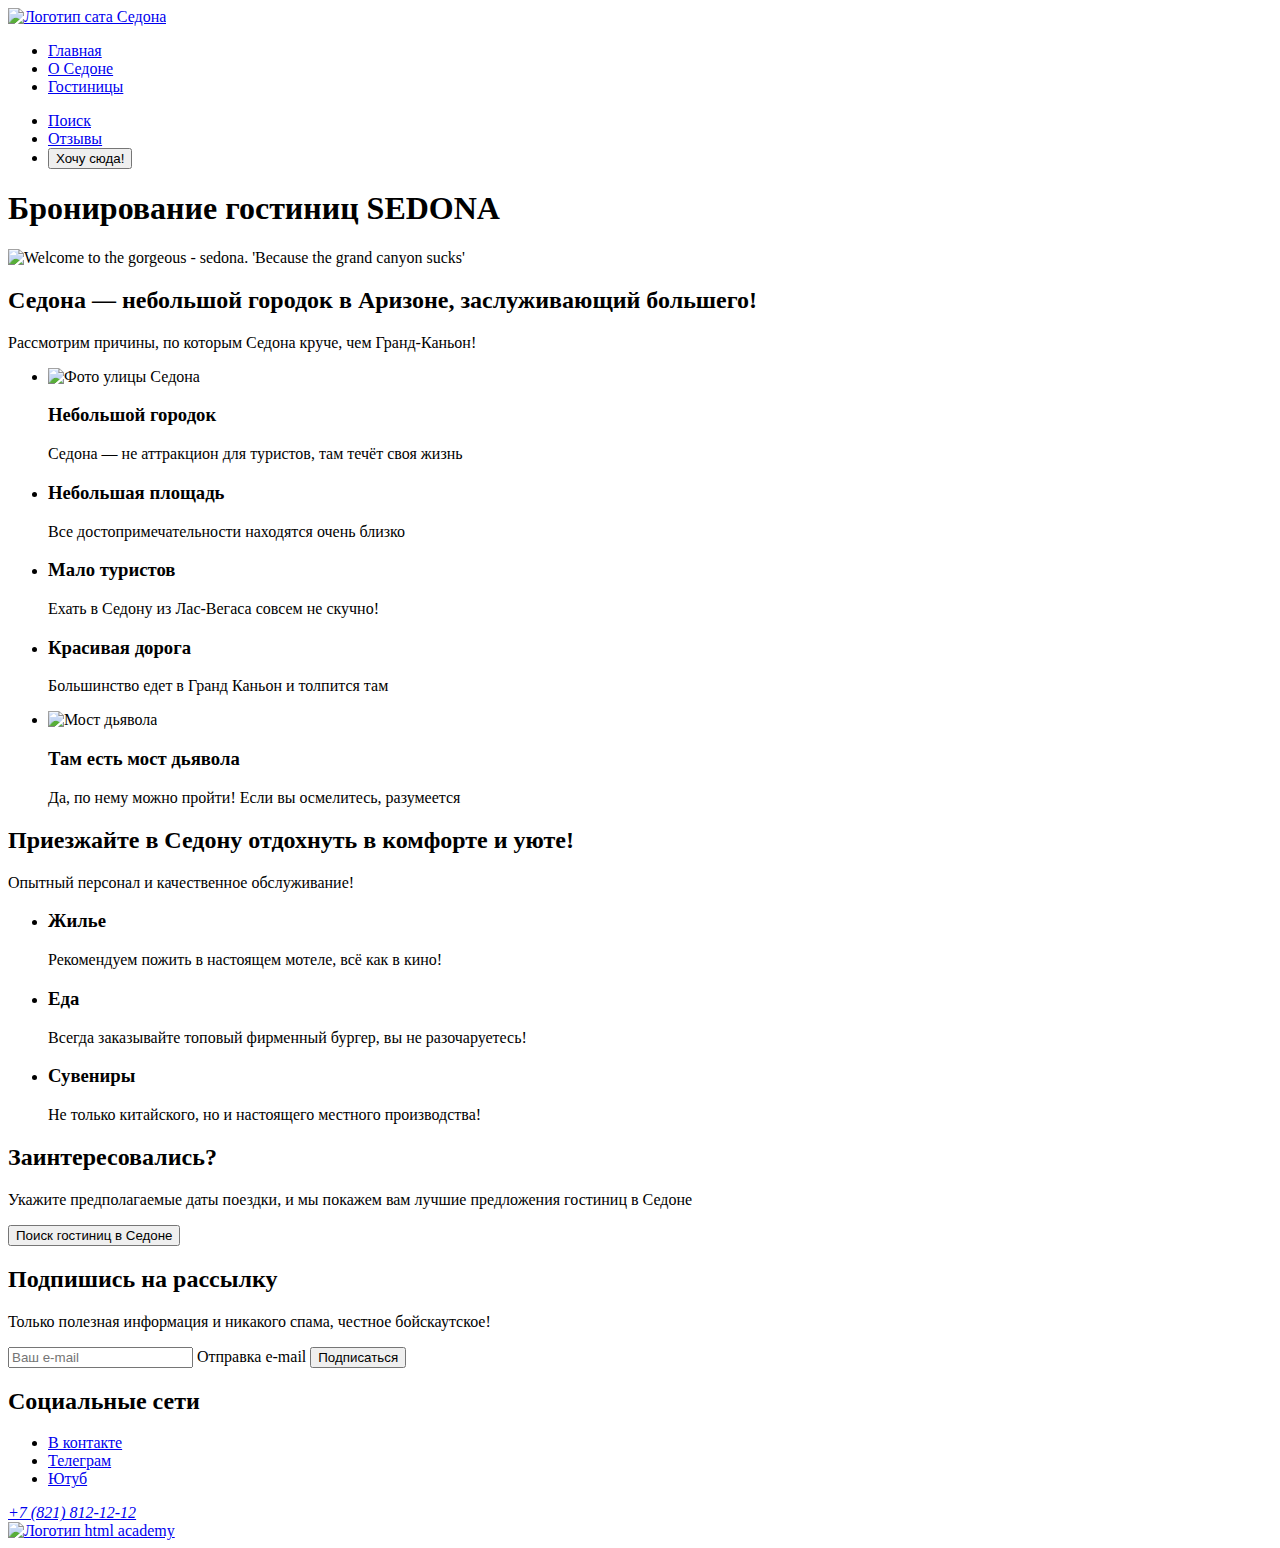
==== index.html @ 038bcd02 "Сделал разметку для основной страницы и каталога" ====
<!DOCTYPE html>
<html lang="ru">

  <head>
    <meta charset="utf-8">
    <title>Бронирование гостиниц SEDONA</title>
  </head>

  <body>
    <header class="page-header">
      <nav class="navigation">
        <a class="navigation-link" href="index.html">
          <img class="logo" src="#" alt="Логотип сата Седона">
        </a>
        <ul class="navigation-list">
          <li class="navigation-item">
            <a class="navigation-link" href="index.html">Главная</a>
          </li>
          <li class="navigationt-item">
            <a class="navigation-link" href="#">О Седоне</a>
          </li>
          <li class="navigation-item">
            <a class="navigation-link" href="catalog.html">Гостиницы</a>
          </li>
        </ul>
        <ul class="navigation-list navigation-user">
          <li class="navigation-item">
            <a class="navigation-link" href="#">
              <span class="visually-hidden">
                Поиск
              </span>
            </a>
          </li>
          <li class="navigation-item">
            <a class="navigation-link" href="#">
              <span class="visually-hidden">
                Отзывы
              </span>
            </a>
          </li>
          <li class="navigation-item">
            <button class="navigation-link" type="button">
              Хочу сюда!
            </button>
          </li>
        </ul>
      </nav>
    </header>
    <main class="main-index">
      <h1 class="visually-hidden">Бронирование гостиниц SEDONA</h1>
      <img class="main-picture" src="#" alt="Welcome to the gorgeous - sedona. 'Because the grand canyon sucks'">
      <section class="advantages">
        <h2>Седона — небольшой городок в Аризоне, заслуживающий большего!</h2>
        <p>Рассмотрим причины, по которым Седона круче, чем Гранд-Каньон!</p>
        <ul class="advantages-list">
          <li class="advantages-item">
            <img src="#" alt="Фото улицы Седона">
            <h3>Небольшой городок</h3>
            <p>Седона — не аттракцион для туристов, там течёт своя жизнь</p>
          </li>
          <li class="advantages-item">
            <h3>Небольшая площадь</h3>
            <p>Все достопримечательности находятся очень близко</p>
          </li>
          <li class="advantages-item">
            <h3>Мало туристов</h3>
            <p>Ехать в Седону из Лас-Вегаса совсем не скучно!</p>
          </li>
          <li class="advantages-item">
            <h3>Красивая дорога</h3>
            <p>Большинство едет в Гранд Каньон и толпится там</p>
          </li>
          <li class="advantages-item">
            <img src="#" alt="Мост дьявола">
            <h3>Там есть мост дьявола</h3>
            <p>Да, по нему можно пройти! Если вы осмелитесь, разумеется</p>
          </li>
        </ul>
      </section>
      <section class="services">
        <h2>Приезжайте в Седону отдохнуть в комфорте и уюте!</h2>
        <p>Опытный персонал и качественное обслуживание!</p>
        <ul class="services-list">
          <li class="services-item">
            <h3>Жилье</h3>
            <p>Рекомендуем пожить в настоящем мотеле, всё как в кино!</p>
          </li>
          <li class="services-item">
            <h3>Еда</h3>
            <p>Всегда заказывайте топовый фирменный бургер, вы не разочаруетесь!</p>
          </li>
          <li class="services-item">
            <h3>Сувениры</h3>
            <p>Не только китайского, но и настоящего местного производства!</p>
          </li>
        </ul>
      </section>
      <section class="reservation">
        <h2>Заинтересовались?</h2>
        <p>Укажите предполагаемые даты поездки, и мы покажем вам лучшие предложения гостиниц в Седоне</p>
        <button type="button">Поиск гостиниц в Седоне</button>
      </section>
      <section class="newsletter">
        <h2>Подпишись на рассылку</h2>
        <p>Только полезная информация и никакого спама, честное бойскаутское!</p>
        <form class="subscribe-form" action="https://echo.htmlacademy.ru/" method="post">
          <label>
            <input type="email" name="subscribe-email" placeholder="Ваш e-mail" required>
            <span class="visually-hidden">Отправка e-mail</span>
          </label>
          <button class="button-subscribe" type="submit">Подписаться</button>
        </form>
      </section>
    </main>
    <footer class="page-footer">
      <section class="footer-social">
        <h2 class="visually-hidden">Социальные сети</h2>
        <ul class="social-list">
          <li class="social-item">
            <a class="social-link" href="https://vk.com/htmlacademy">
              <span class="visually-hidden">В контакте</span>
            </a>
          </li>
          <li class="social-item">
            <a class="social-link" href="https://t.me/htmlacademy">
              <span class="visually-hidden">Телеграм</span>
            </a>
          </li>
          <li class="social-item">
            <a class="social-link" href="https://www.youtube.com/user/htmlacademyru">
              <span class="visually-hidden">Ютуб</span>
            </a>
          </li>
        </ul>
      </section>
      <address class="footer-contacts">
        <a class="footer-contacts-phone" href="tel:+78128121212">+7 (821) 812-12-12</a>
      </address>
      <a href="https://htmlacademy.ru/">
        <img src="#" alt="Логотип html academy">
      </a>
    </footer>
  </body>

</html>
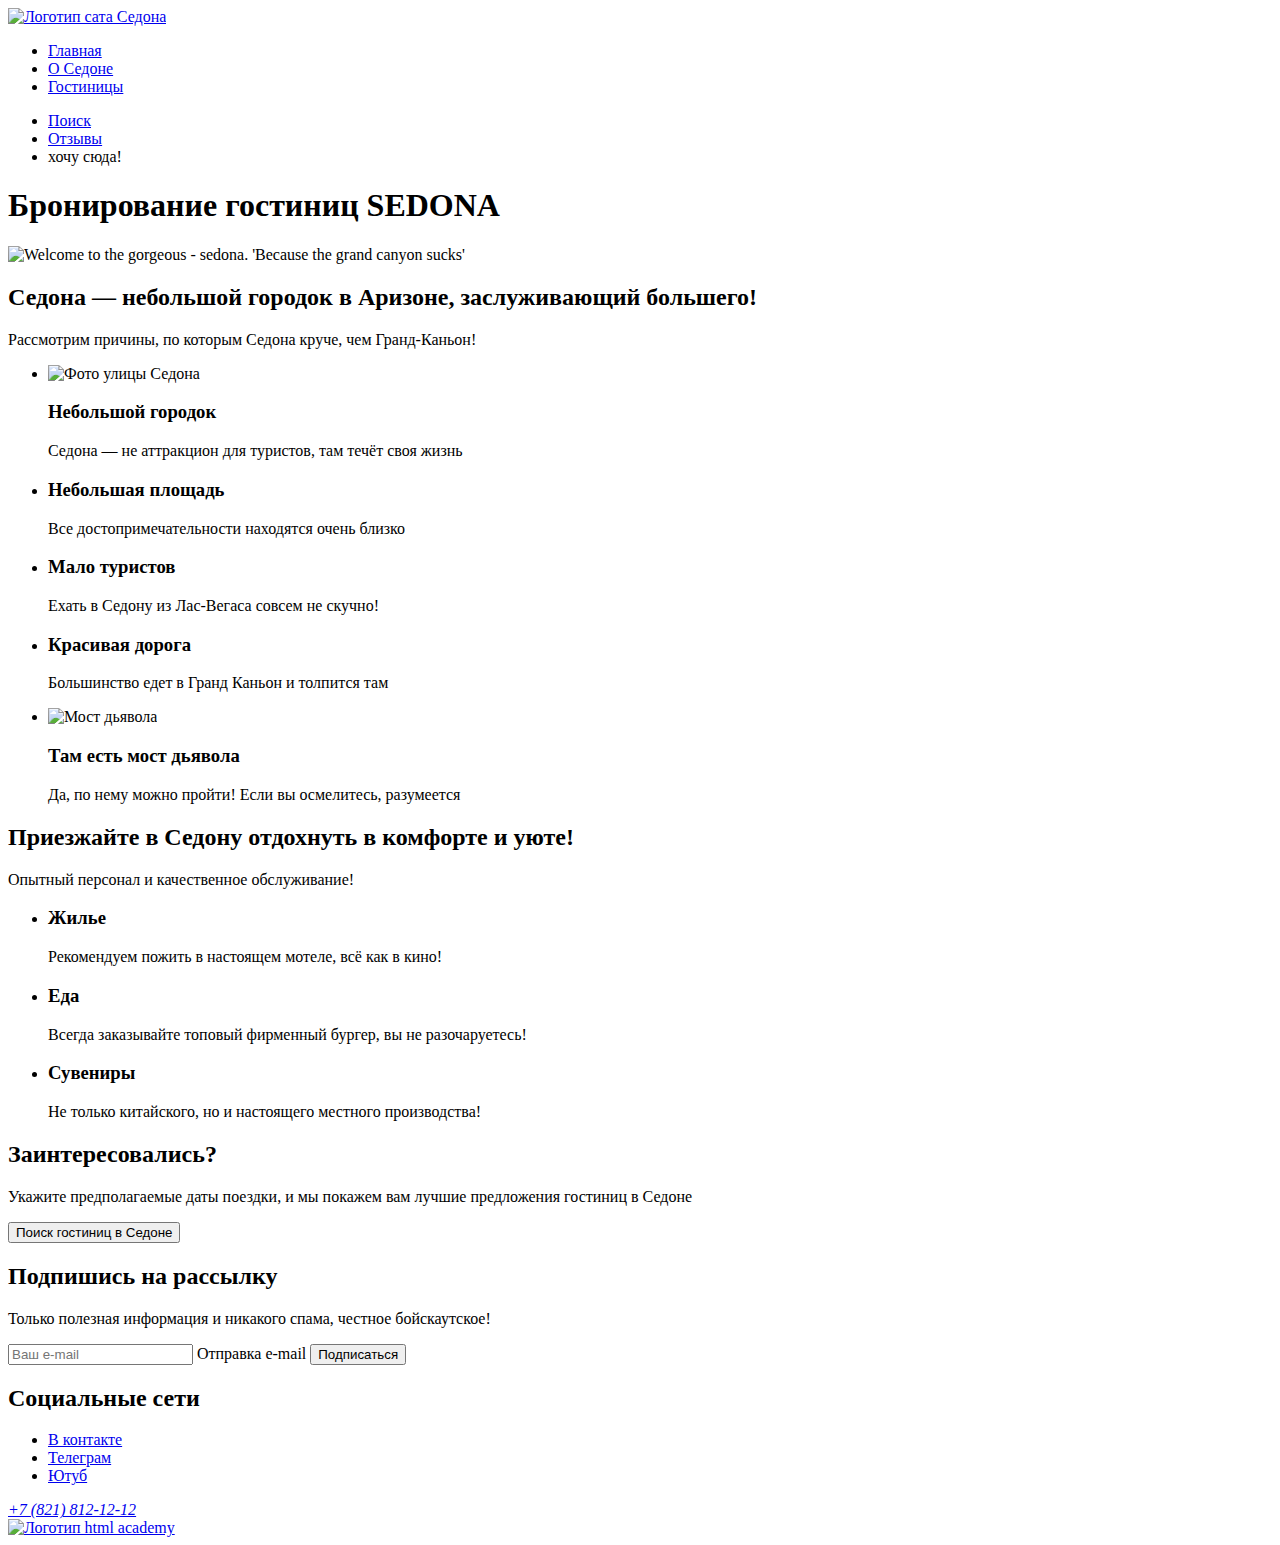
==== commit 35b4ceef: "сделал кнопку "хочу сюда"  ссылкой" ====
--- a/index.html
+++ b/index.html
@@ -39,9 +39,9 @@
             </a>
           </li>
           <li class="navigation-item">
-            <button class="navigation-link" type="button">
-              Хочу сюда!
-            </button>
+            <a class="navigation-link">
+              хочу сюда!
+            </a>
           </li>
         </ul>
       </nav>
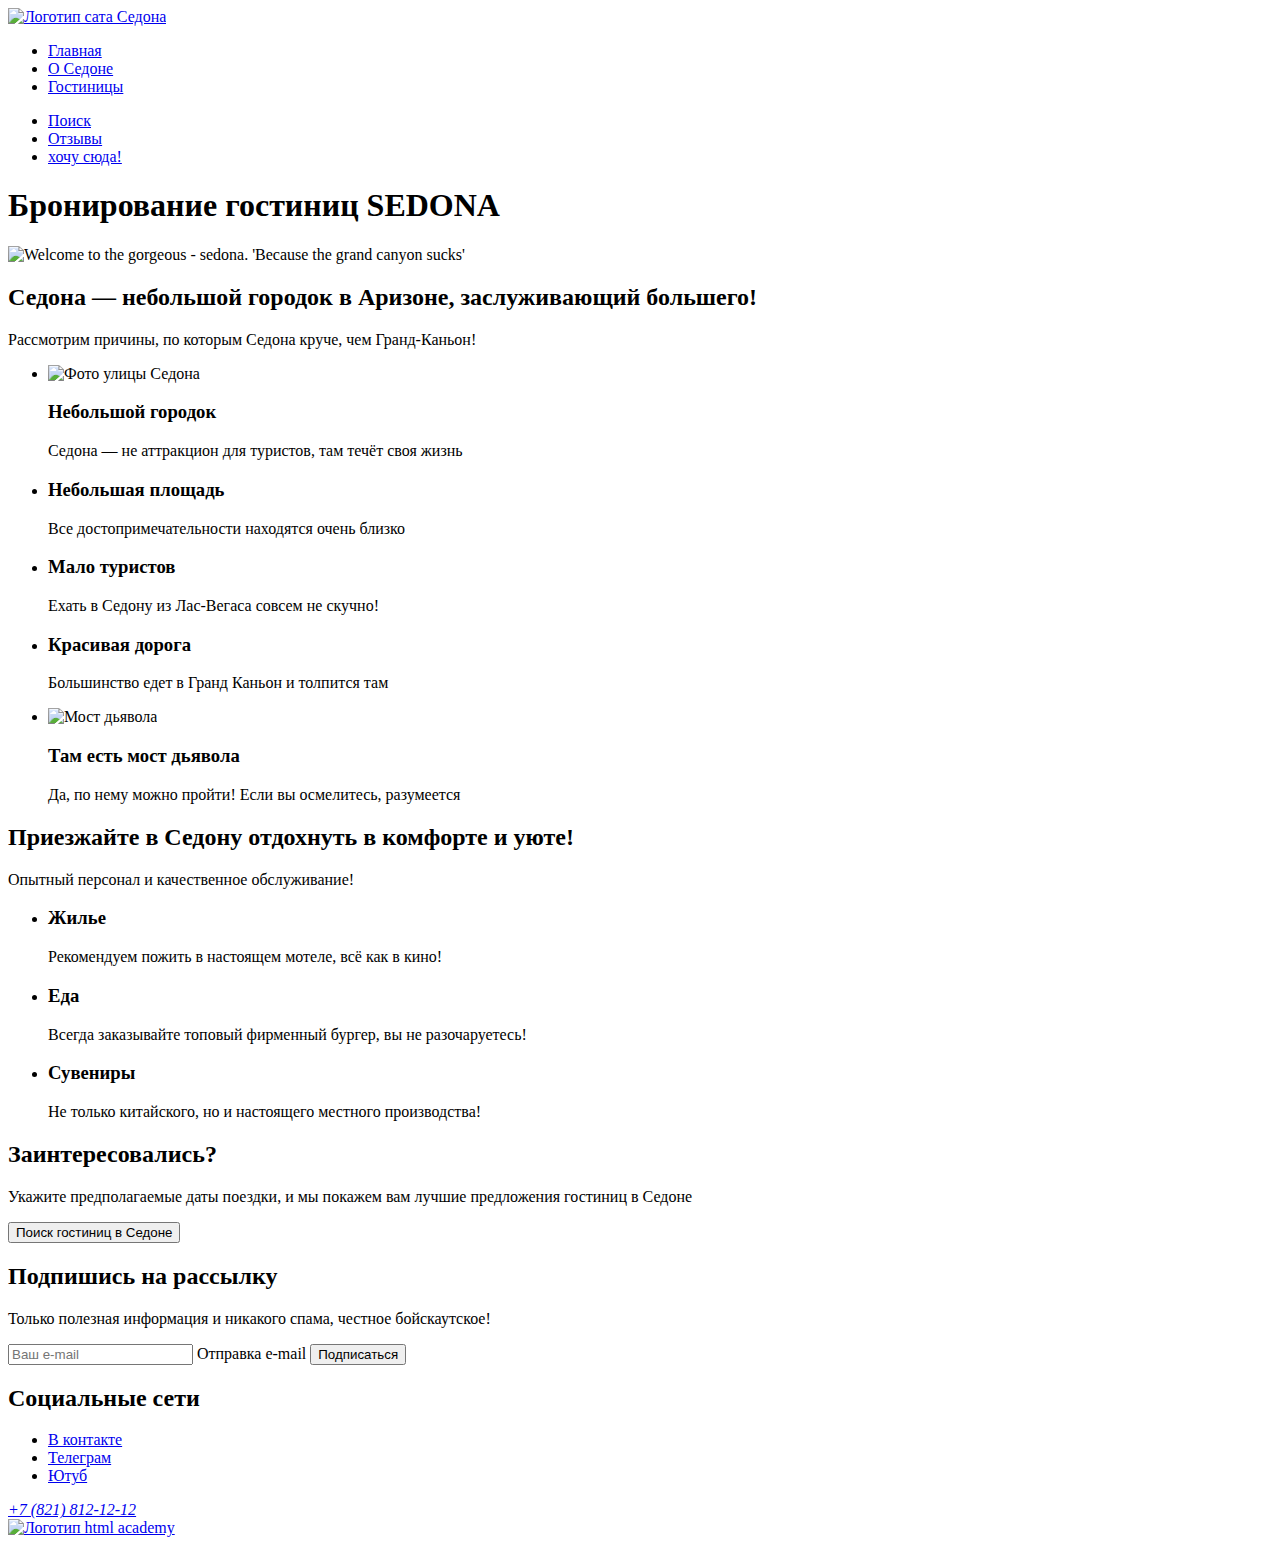
==== commit e73f0cf3: "Update index.html" ====
--- a/index.html
+++ b/index.html
@@ -39,7 +39,7 @@
             </a>
           </li>
           <li class="navigation-item">
-            <a class="navigation-link">
+            <a class="navigation-link" href="#">
               хочу сюда!
             </a>
           </li>
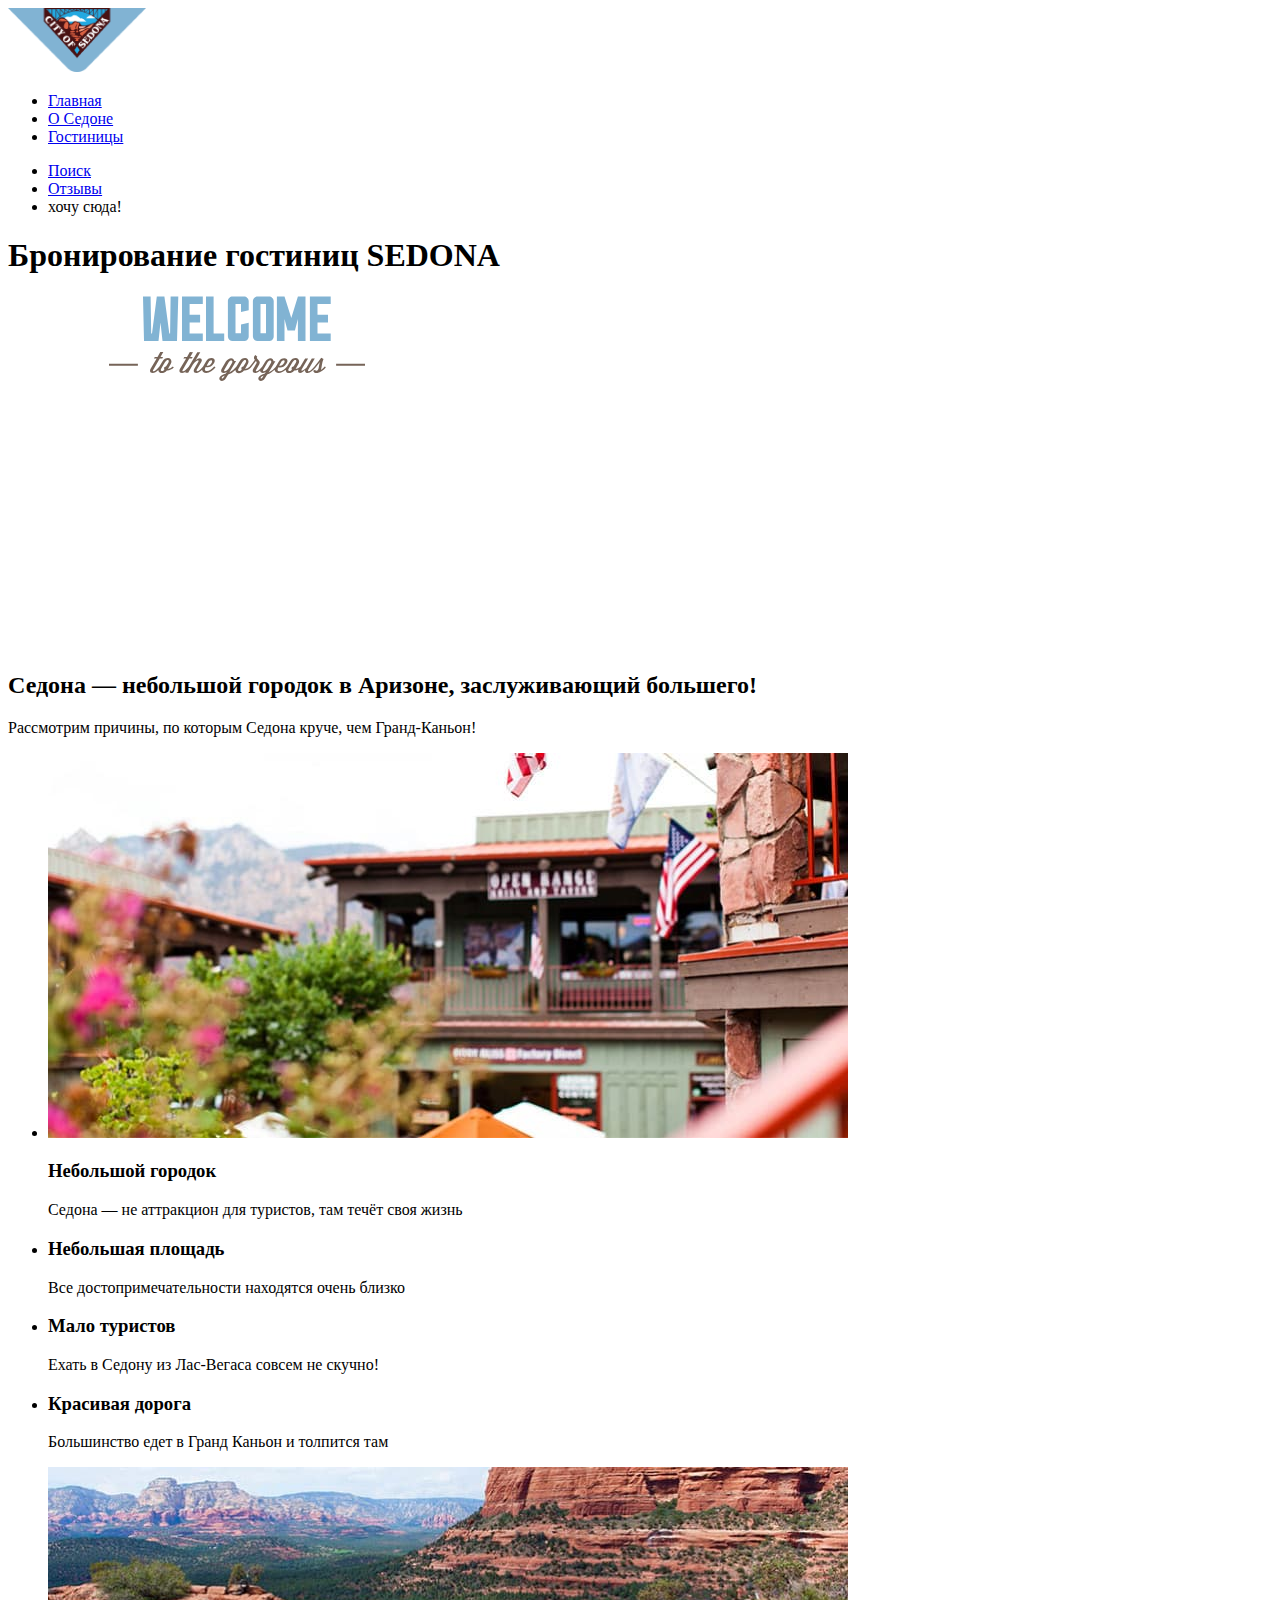
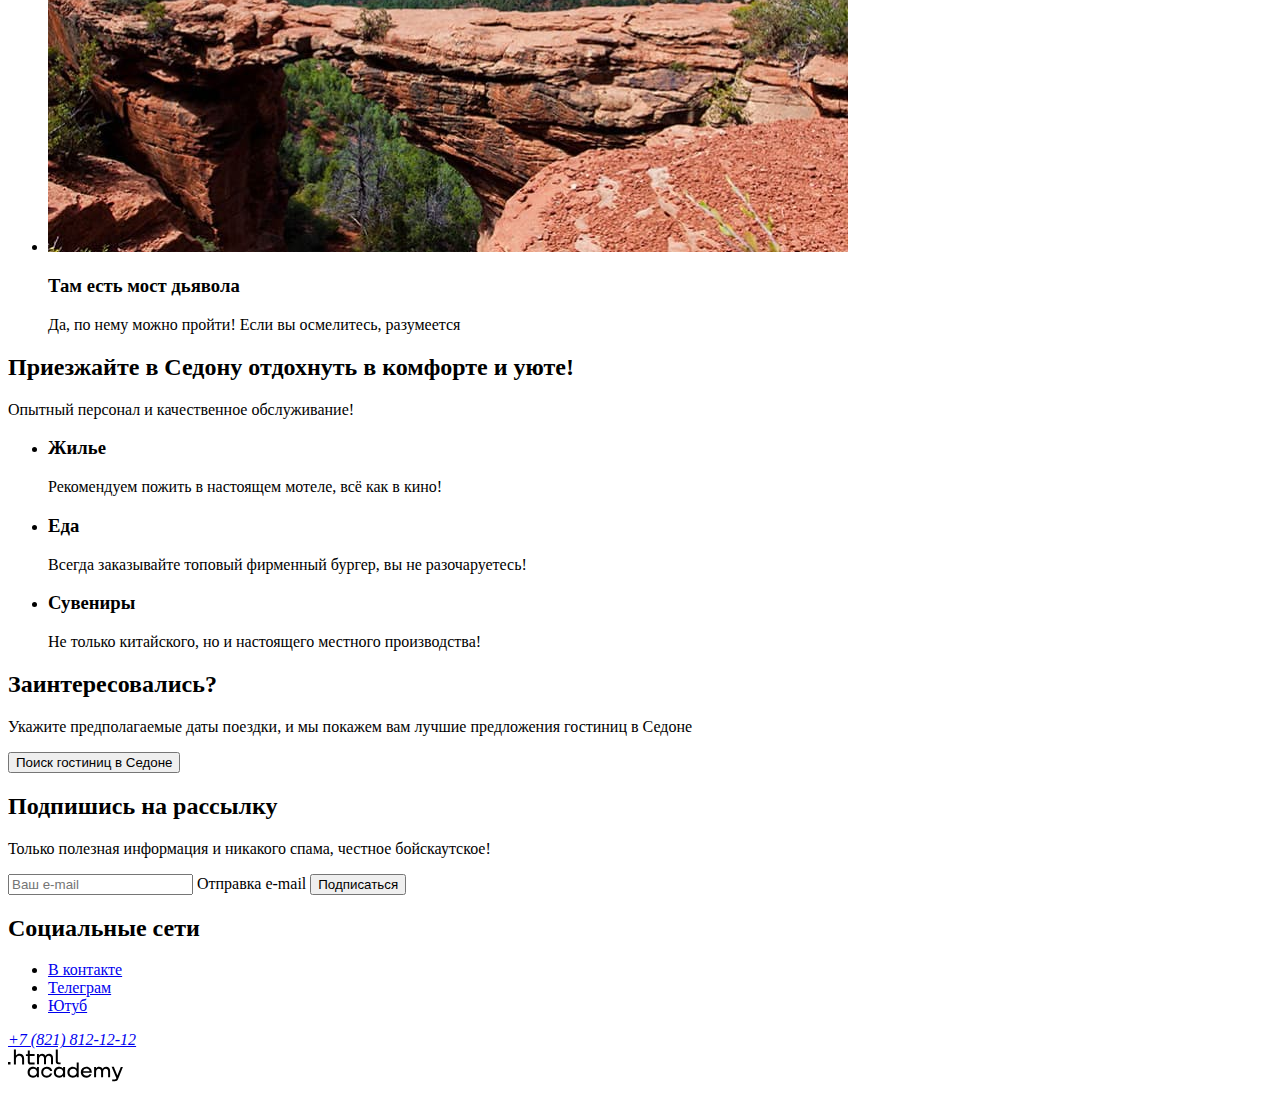
==== commit 23908247: "Добавил графику" ====
--- a/index.html
+++ b/index.html
@@ -10,7 +10,7 @@
     <header class="page-header">
       <nav class="navigation">
         <a class="navigation-link" href="index.html">
-          <img class="logo" src="#" alt="Логотип сата Седона">
+          <img class="logo" src="images/logotype.png" width="138" height="64" alt="Логотип сата Седона">
         </a>
         <ul class="navigation-list">
           <li class="navigation-item">
@@ -39,7 +39,7 @@
             </a>
           </li>
           <li class="navigation-item">
-            <a class="navigation-link" href="#">
+            <a class="navigation-link">
               хочу сюда!
             </a>
           </li>
@@ -48,13 +48,13 @@
     </header>
     <main class="main-index">
       <h1 class="visually-hidden">Бронирование гостиниц SEDONA</h1>
-      <img class="main-picture" src="#" alt="Welcome to the gorgeous - sedona. 'Because the grand canyon sucks'">
+      <img class="main-picture" src="images/svg/welcome.svg" width="458" height="352" alt="Welcome to the gorgeous - sedona. 'Because the grand canyon sucks'">
       <section class="advantages">
         <h2>Седона — небольшой городок в Аризоне, заслуживающий большего!</h2>
         <p>Рассмотрим причины, по которым Седона круче, чем Гранд-Каньон!</p>
         <ul class="advantages-list">
           <li class="advantages-item">
-            <img src="#" alt="Фото улицы Седона">
+            <img src="images/street-sedona.jpg" width="800" height="385" alt="Фото улицы Седона">
             <h3>Небольшой городок</h3>
             <p>Седона — не аттракцион для туристов, там течёт своя жизнь</p>
           </li>
@@ -71,7 +71,7 @@
             <p>Большинство едет в Гранд Каньон и толпится там</p>
           </li>
           <li class="advantages-item">
-            <img src="#" alt="Мост дьявола">
+            <img src="images/devil-bridge.jpg" width="800" height="385" alt="Мост дьявола">
             <h3>Там есть мост дьявола</h3>
             <p>Да, по нему можно пройти! Если вы осмелитесь, разумеется</p>
           </li>
@@ -137,7 +137,7 @@
         <a class="footer-contacts-phone" href="tel:+78128121212">+7 (821) 812-12-12</a>
       </address>
       <a href="https://htmlacademy.ru/">
-        <img src="#" alt="Логотип html academy">
+        <img src="images/svg/html-academy.svg" width="115" height="33" alt="Логотип html academy">
       </a>
     </footer>
   </body>
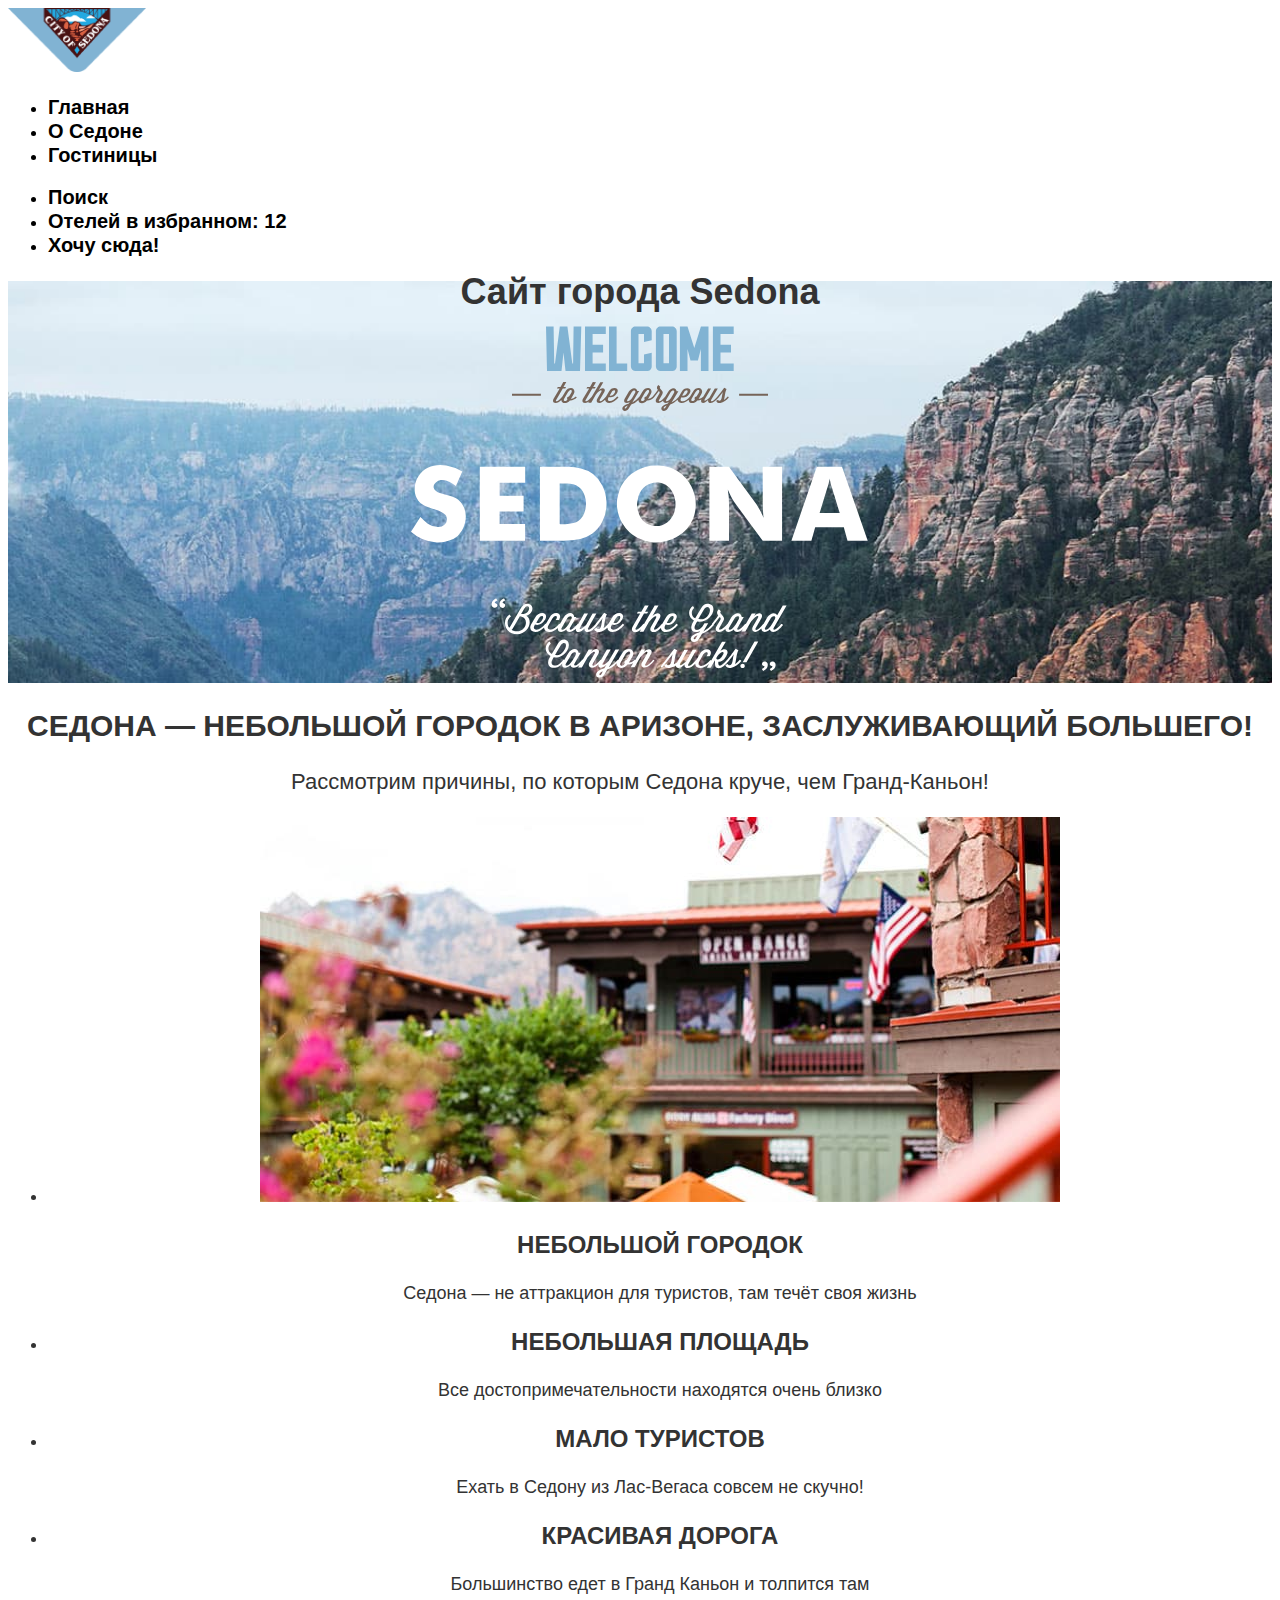
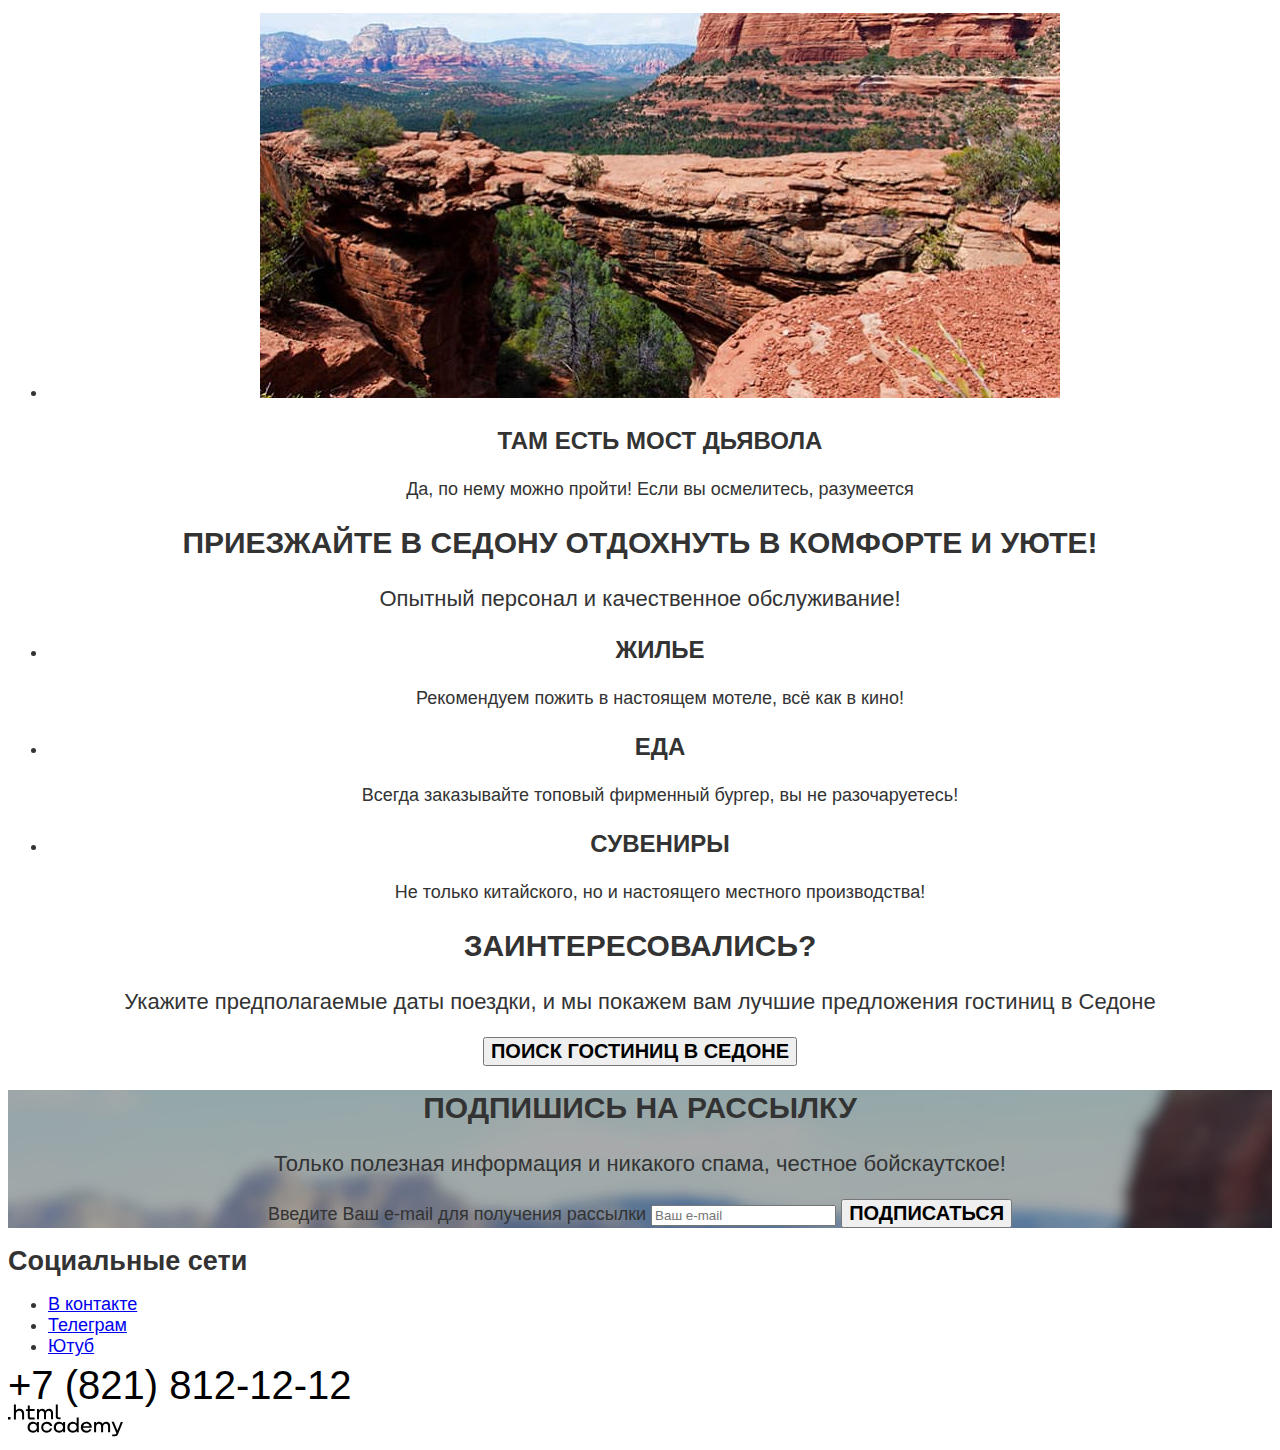
==== commit 126c9f30: "удаляю лишние файлы" ====
--- a/index.html
+++ b/index.html
@@ -4,17 +4,18 @@
   <head>
     <meta charset="utf-8">
     <title>Бронирование гостиниц SEDONA</title>
+    <link rel="stylesheet" href="styles/styles.css">
   </head>
 
   <body>
     <header class="page-header">
       <nav class="navigation">
         <a class="navigation-link" href="index.html">
-          <img class="logo" src="images/logotype.png" width="138" height="64" alt="Логотип сата Седона">
+          <img class="logo" src="images/logotype.png" width="138" height="64" alt="Логотип сайта Седона">
         </a>
         <ul class="navigation-list">
           <li class="navigation-item">
-            <a class="navigation-link" href="index.html">Главная</a>
+            <a class="navigation-link activ-navigation" href="index.html">Главная</a>
           </li>
           <li class="navigationt-item">
             <a class="navigation-link" href="#">О Седоне</a>
@@ -34,24 +35,29 @@
           <li class="navigation-item">
             <a class="navigation-link" href="#">
               <span class="visually-hidden">
-                Отзывы
+                Отелей в избранном:<span> 12</span>
               </span>
             </a>
           </li>
           <li class="navigation-item">
-            <a class="navigation-link">
-              хочу сюда!
+            <a href="#" class="navigation-link">
+              Хочу сюда!
             </a>
           </li>
         </ul>
       </nav>
     </header>
-    <main class="main-index">
-      <h1 class="visually-hidden">Бронирование гостиниц SEDONA</h1>
-      <img class="main-picture" src="images/svg/welcome.svg" width="458" height="352" alt="Welcome to the gorgeous - sedona. 'Because the grand canyon sucks'">
+    <main class="page-main">
+      <section class="hero">
+        <h1 class="visually-hidden">Сайт города Sedona</h1>
+        <img class="main-picture" src="images/svg/welcome.svg" width="458" height="352"
+          alt="Welcome to the gorgeous - sedona. 'Because the grand canyon sucks'">
+      </section>
       <section class="advantages">
-        <h2>Седона — небольшой городок в Аризоне, заслуживающий большего!</h2>
-        <p>Рассмотрим причины, по которым Седона круче, чем Гранд-Каньон!</p>
+        <div class="advantages-description">
+          <h2>Седона — небольшой городок в Аризоне, заслуживающий большего!</h2>
+          <p>Рассмотрим причины, по которым Седона круче, чем Гранд-Каньон!</p>
+        </div>
         <ul class="advantages-list">
           <li class="advantages-item">
             <img src="images/street-sedona.jpg" width="800" height="385" alt="Фото улицы Седона">
@@ -78,8 +84,10 @@
         </ul>
       </section>
       <section class="services">
-        <h2>Приезжайте в Седону отдохнуть в комфорте и уюте!</h2>
-        <p>Опытный персонал и качественное обслуживание!</p>
+        <div class="services-description">
+          <h2>Приезжайте в Седону отдохнуть в комфорте и уюте!</h2>
+          <p>Опытный персонал и качественное обслуживание!</p>
+        </div>
         <ul class="services-list">
           <li class="services-item">
             <h3>Жилье</h3>
@@ -98,36 +106,36 @@
       <section class="reservation">
         <h2>Заинтересовались?</h2>
         <p>Укажите предполагаемые даты поездки, и мы покажем вам лучшие предложения гостиниц в Седоне</p>
-        <button type="button">Поиск гостиниц в Седоне</button>
+        <button class="button-reservation" type="button">Поиск гостиниц в Седоне</button>
       </section>
       <section class="newsletter">
         <h2>Подпишись на рассылку</h2>
         <p>Только полезная информация и никакого спама, честное бойскаутское!</p>
         <form class="subscribe-form" action="https://echo.htmlacademy.ru/" method="post">
           <label>
+            <span class="visually-hidden">Введите Ваш e-mail для получения рассылки</span>
             <input type="email" name="subscribe-email" placeholder="Ваш e-mail" required>
-            <span class="visually-hidden">Отправка e-mail</span>
           </label>
-          <button class="button-subscribe" type="submit">Подписаться</button>
+          <button class="button-newsletter" type="submit">Подписаться</button>
         </form>
       </section>
     </main>
     <footer class="page-footer">
-      <section class="footer-social">
+      <section class="social-list-container">
         <h2 class="visually-hidden">Социальные сети</h2>
         <ul class="social-list">
           <li class="social-item">
-            <a class="social-link" href="https://vk.com/htmlacademy">
+            <a class="social-link social-link-vk" href="https://vk.com/htmlacademy">
               <span class="visually-hidden">В контакте</span>
             </a>
           </li>
           <li class="social-item">
-            <a class="social-link" href="https://t.me/htmlacademy">
+            <a class="social-link social-link-telegram" href="https://t.me/htmlacademy">
               <span class="visually-hidden">Телеграм</span>
             </a>
           </li>
           <li class="social-item">
-            <a class="social-link" href="https://www.youtube.com/user/htmlacademyru">
+            <a class="social-link social-link-youtube" href="https://www.youtube.com/user/htmlacademyru">
               <span class="visually-hidden">Ютуб</span>
             </a>
           </li>
--- a/styles/styles.css
+++ b/styles/styles.css
@@ -0,0 +1,205 @@
+@font-face {
+  font-family: "PT Sans";
+  font-style: normal;
+  font-weight: 400;
+  src: url("../fonts/ptsans-400.woff2") format("woff2");
+  font-display: swap;
+}
+
+@font-face {
+  font-family: "PT Sans";
+  font-style: normal;
+  font-weight: 700;
+  src: url("../fonts/ptsans-700.woff2") format("woff2");
+  font-display: swap;
+}
+
+body{
+  font-family: "PT Sans", sans-serif;
+  font-size: 18px;
+  line-height: 21px;
+  color: rgba(51, 51, 51, 1);
+  background-color: rgba(255, 255, 255, 1);
+}
+
+/*
+.visually-hidden {
+  position: absolute;
+  width: 1px;
+  height: 1px;
+  margin: -1px;
+  border: 0;
+  padding: 0;
+  white-space: nowrap;
+  clip-path: inset(100%);
+  clip: rect(0 0 0 0);
+  overflow: hidden;
+}
+*/
+
+/*Шапка*/
+.page-header{
+  color: rgba(0, 0, 0, 1);
+}
+
+.navigation-link{
+  font-size: 20px;
+  line-height: 24px;
+  font-weight: 700;
+  color: inherit;
+  text-decoration: none;
+  text-align: center;
+}
+
+/*Блок hero*/
+.hero{
+  background-image: url("../images/background/hero-background.jpg");
+  background-size: 100% auto;
+  background-repeat: no-repeat;
+}
+
+/*main для всего тела документа*/
+.page-main{
+  text-align: center; /*весь текст в этом блоке равняется по центру*/
+}
+
+.page-main h2{
+  font-size: 30px;
+  line-height: 36px;
+  text-transform: uppercase;
+}
+
+.page-main h3{
+  font-size: 24px;
+  line-height: 28px;
+  text-transform: uppercase;
+}
+
+/*Блок advantages*/
+
+.advantages-description p{
+  font-size: 22px;
+  line-height: 26px;
+}
+
+/*Блок services*/
+.services-description p{
+  font-size: 22px;
+  line-height: 26px;
+}
+
+/*Блок reservation*/
+.reservation p{
+  font-size: 22px;
+  line-height: 26px;
+}
+
+.button-reservation{
+  font-size: 20px;
+  font-weight: 700;
+  text-transform: uppercase;
+  font-family: "PT Sans", sans-serif;
+}
+
+/*Блок newsletter*/
+.newsletter{
+  background-image: url("../images/background/subscribe-background.jpg");
+  background-repeat: no-repeat;
+  background-size: 100% auto;
+}
+
+.newsletter p{
+  font-size: 22px;
+  line-height: 26px;
+}
+
+.button-newsletter{
+  font-size: 20px;
+  text-transform: uppercase;
+  font-weight: 700;
+  font-family: "PT Sans", sans-serif;
+}
+
+/*Подвал сайта*/
+.footer-contacts-phone{
+  text-decoration: none;
+  color: rgba(0, 0, 0, 1);
+  font-family: "PT Sans", sans-serif;
+  font-size: 40px;
+  font-style: normal;
+}
+
+
+/*Каталог*/
+.filter-container{
+  background-image: url("../images/background/filter-background.jpg");
+  background-repeat: no-repeat;
+  background-size: 100% auto;
+  color: rgba(255, 255, 255, 1);
+}
+
+.header-inner h1{
+  font-size: 60px;
+}
+
+.breadcrumbs-item{
+  font-size: 16px;
+  line-height: 21px;
+}
+
+.cards-filter-title{
+  font-size: 30px;
+  font-weight: 700;
+  text-transform: uppercase;
+}
+
+.cards-filter select{
+  font-size: 18px;
+  line-height: 21px;
+}
+
+/*Список карточек*/
+.catalog-list-title{
+  text-decoration: none;
+  color: rgba(0, 0, 0, 1);
+  font-size: 24px;
+}
+
+.catalog-butten{
+  text-transform: uppercase;
+  text-decoration: none;
+  font-size: 16px;
+  font-weight: 700;
+}
+
+.catalog-rating{
+  text-transform: uppercase;
+  text-decoration: none;
+  font-size: 16px;
+}
+
+/*пагинация*/
+.pagination-link{
+  text-decoration: none;
+
+}
+/*Блок newsletter-inner*/
+.newsletter-inner{
+  text-align: center;
+}
+
+.newsletter-inner h2{
+  font-size: 30px;
+}
+
+.newsletter-inner p{
+  font-size: 22px;
+  line-height: 26px;
+}
+
+.button-subscribe{
+  font-size: 20px;
+  font-weight: 700;
+  text-transform: uppercase;
+  font-family: "PT Sans", sans-serif;
+}
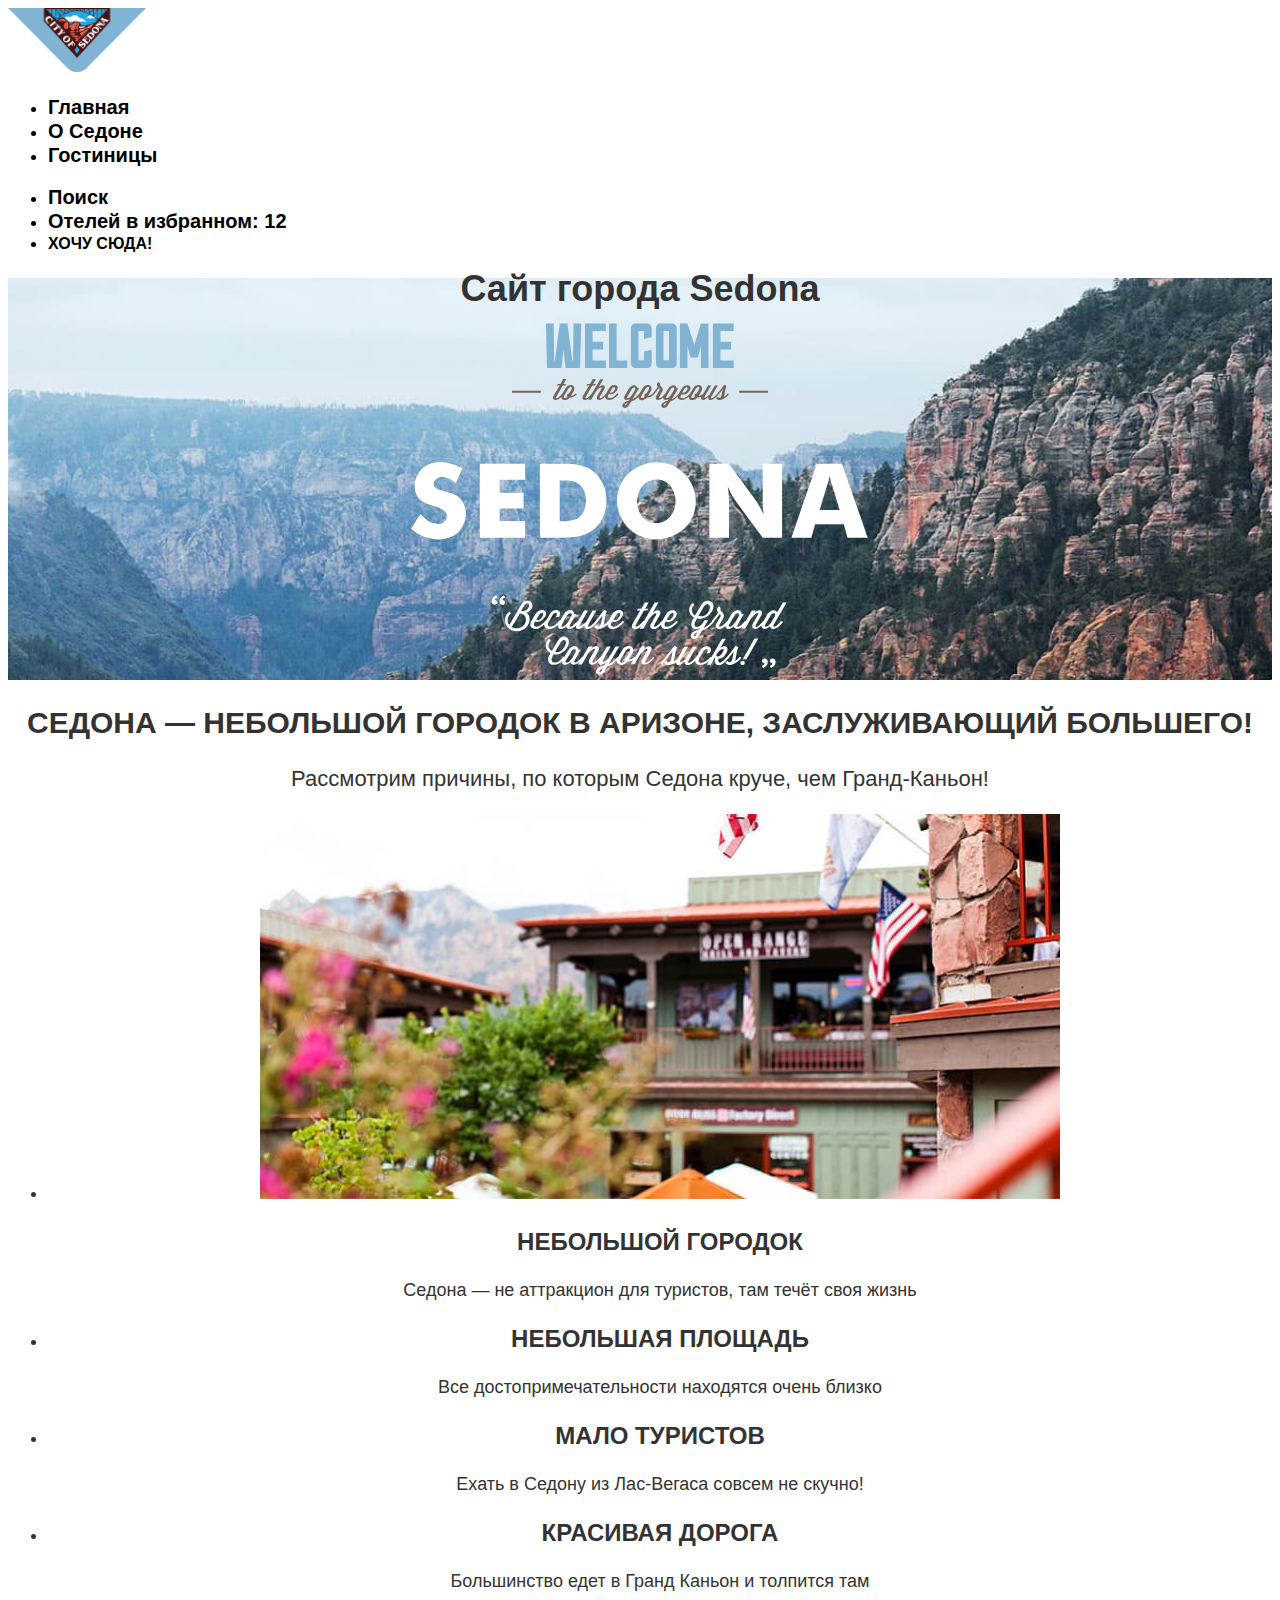
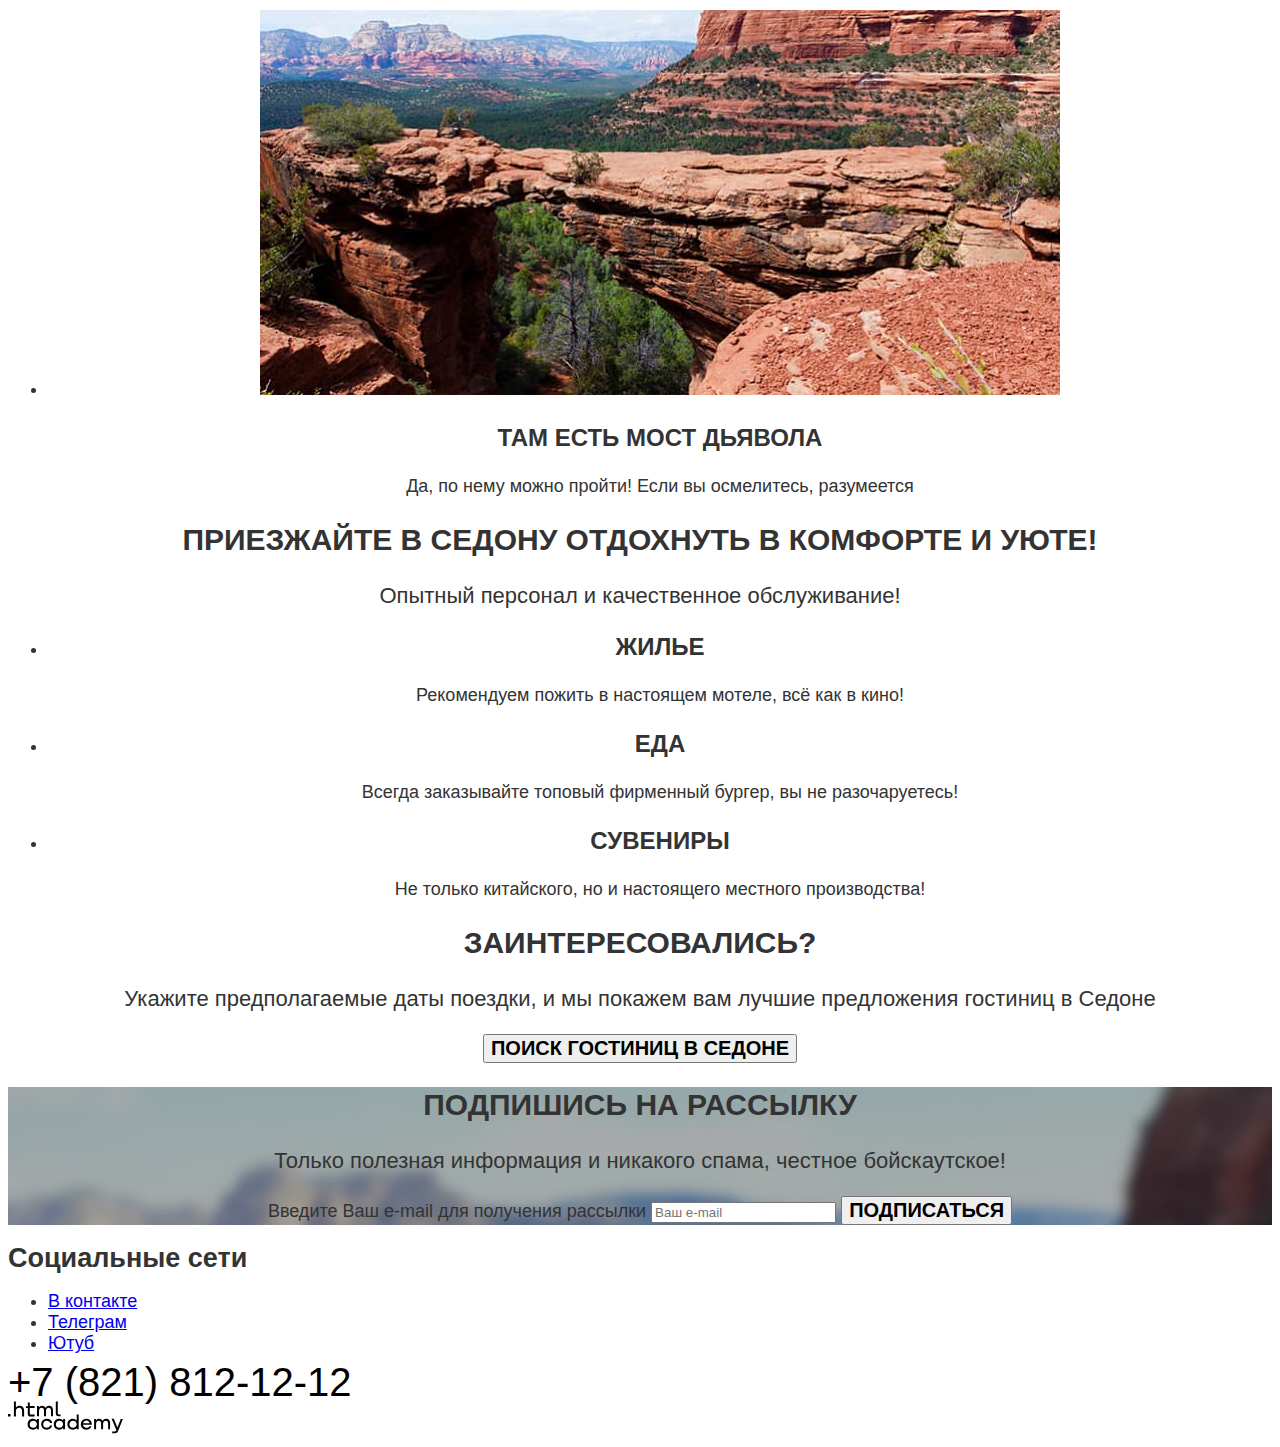
==== commit 2ab26e36: "Исправил ошибки в базовой разметке" ====
--- a/index.html
+++ b/index.html
@@ -40,7 +40,7 @@
             </a>
           </li>
           <li class="navigation-item">
-            <a href="#" class="navigation-link">
+            <a href="#" class="navigation-link navigation-button">
               Хочу сюда!
             </a>
           </li>
--- a/styles/styles.css
+++ b/styles/styles.css
@@ -51,6 +51,12 @@
   text-align: center;
 }
 
+.navigation-button{
+  font-size: 16px;
+  line-height: 20px;
+  text-transform: uppercase;
+}
+
 /*Блок hero*/
 .hero{
   background-image: url("../images/background/hero-background.jpg");
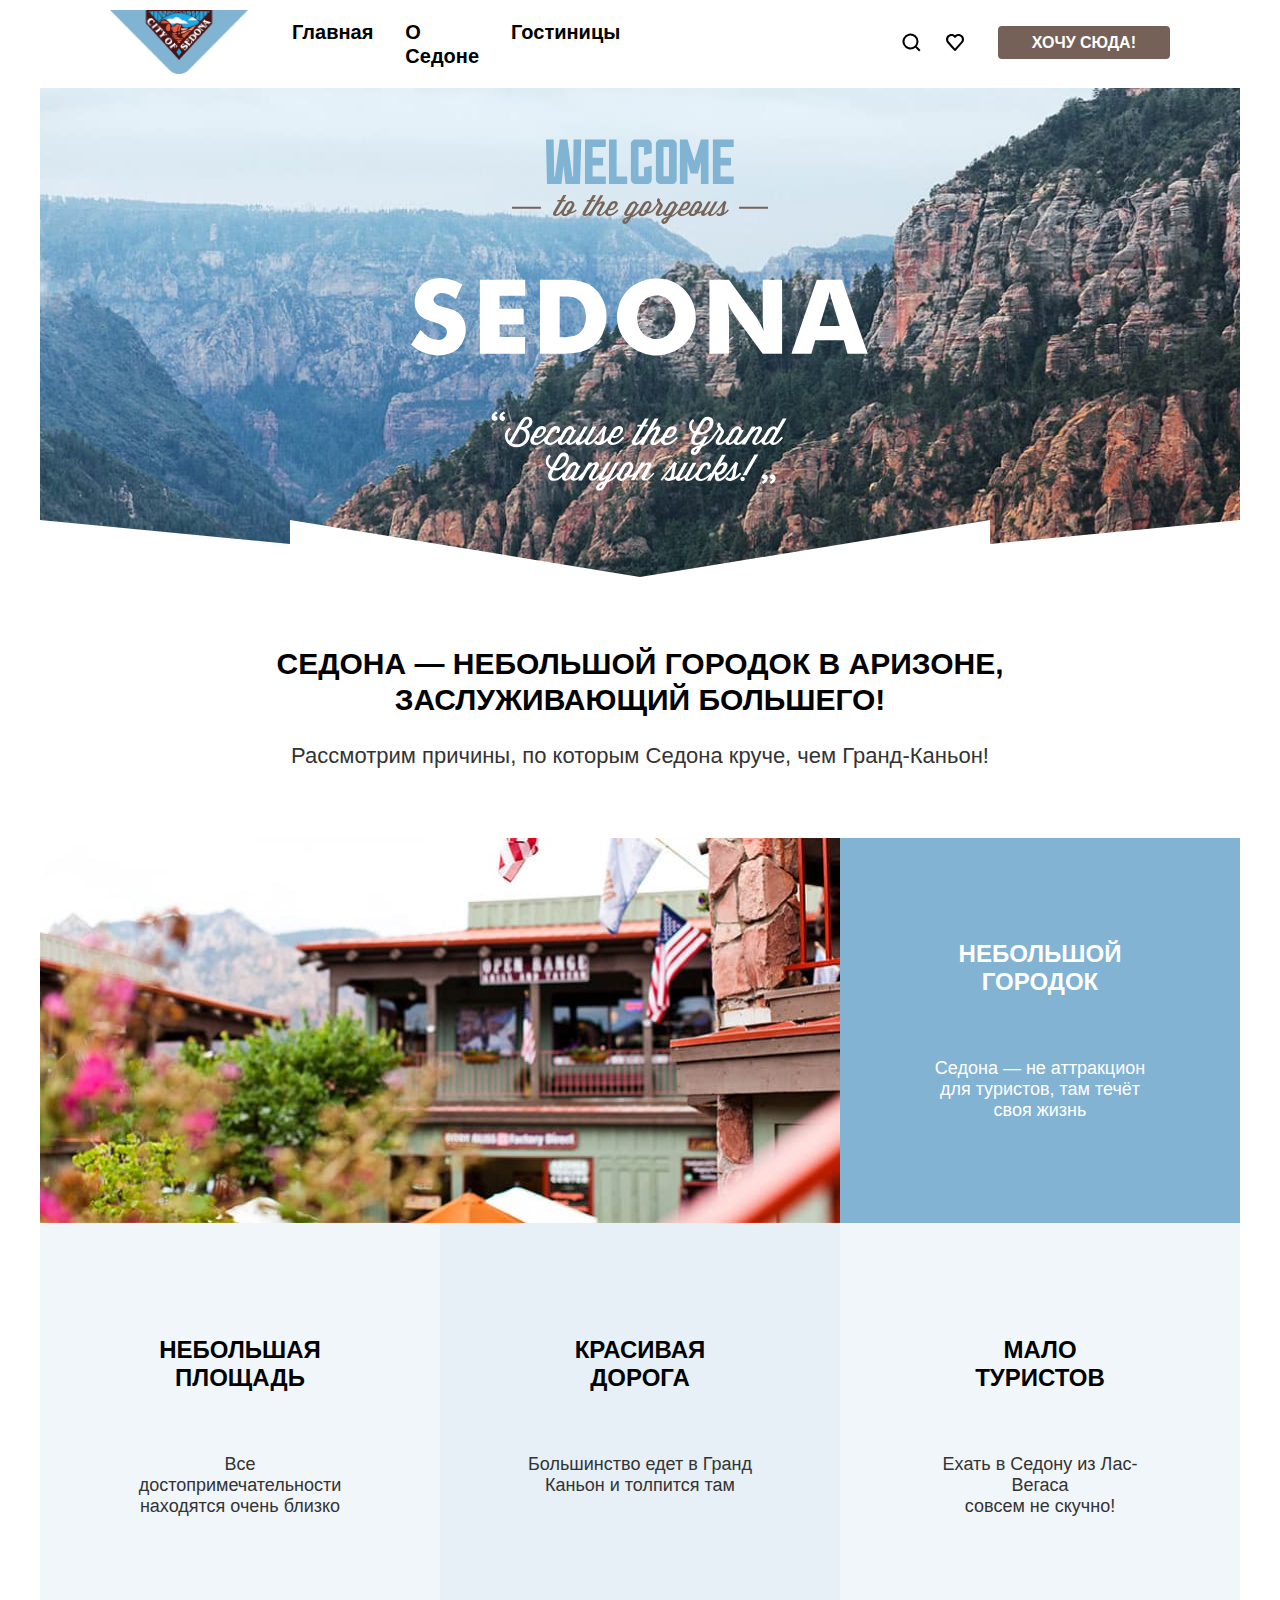
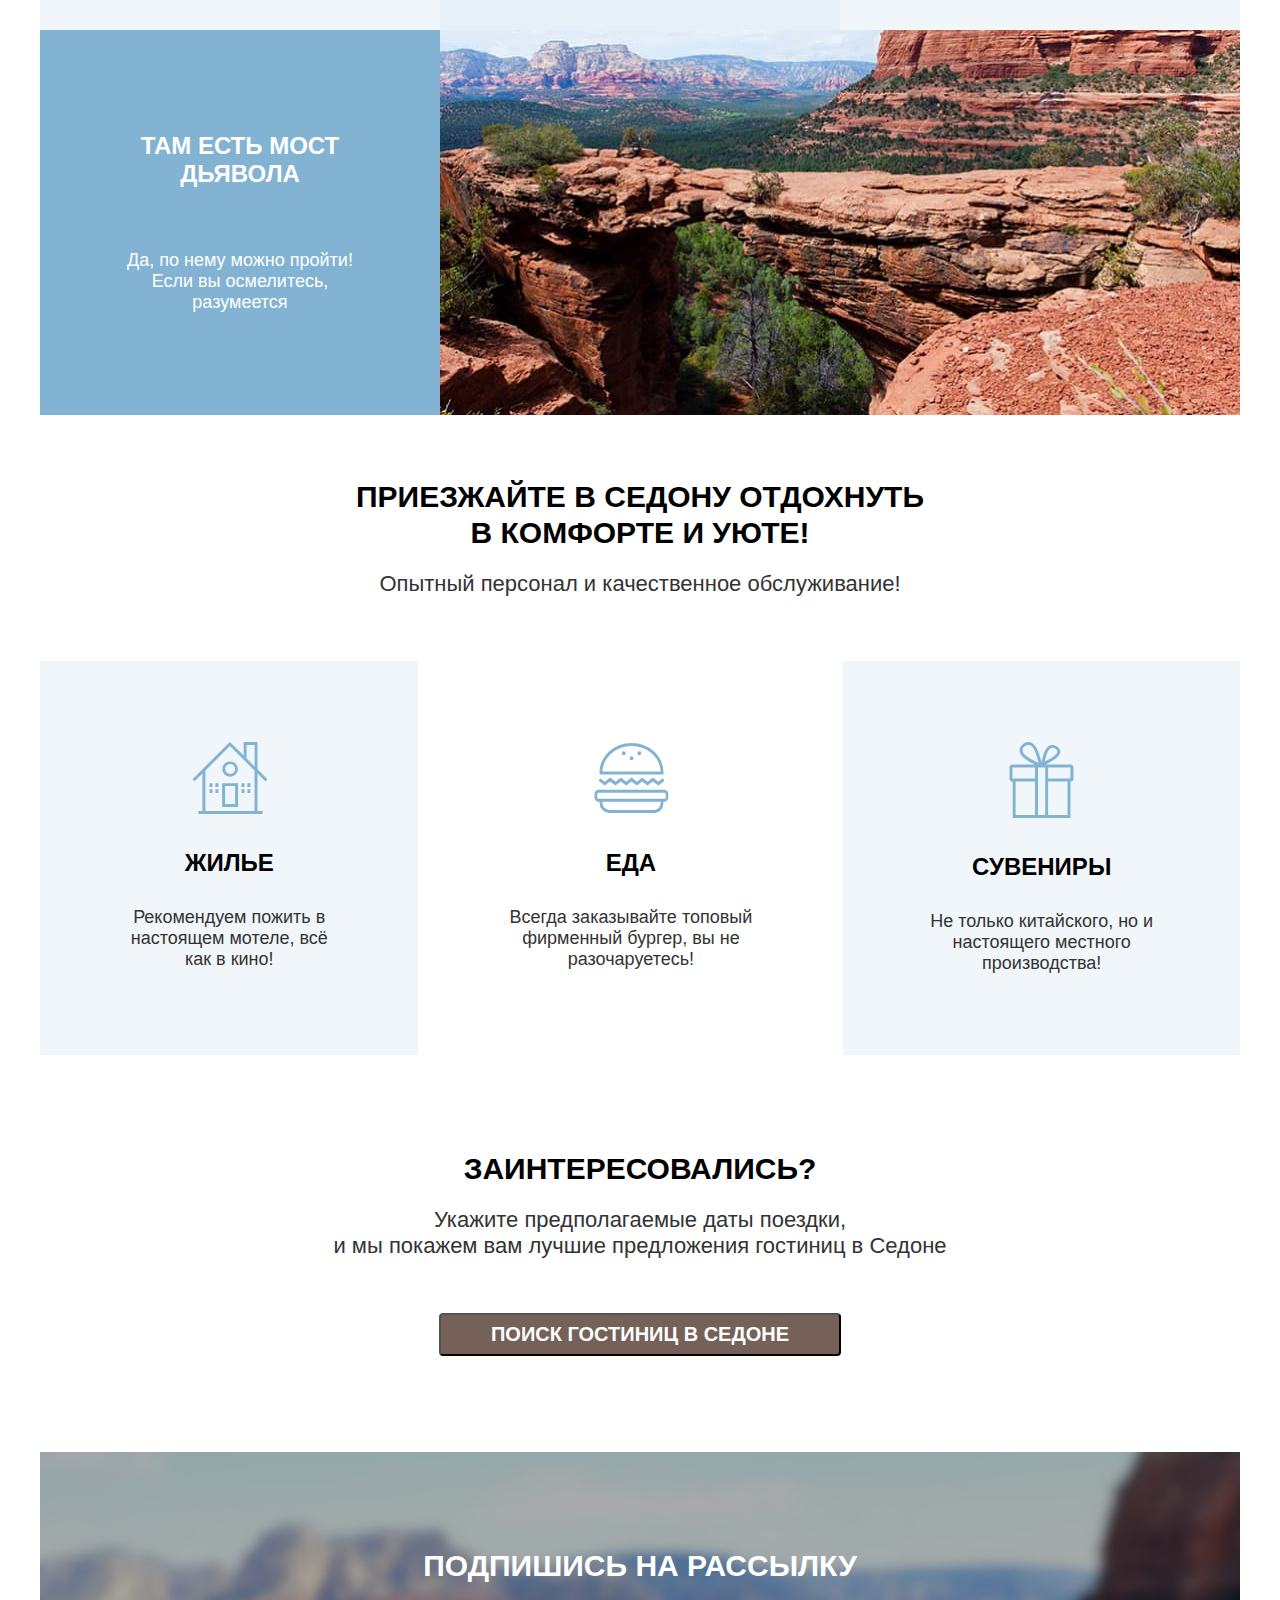
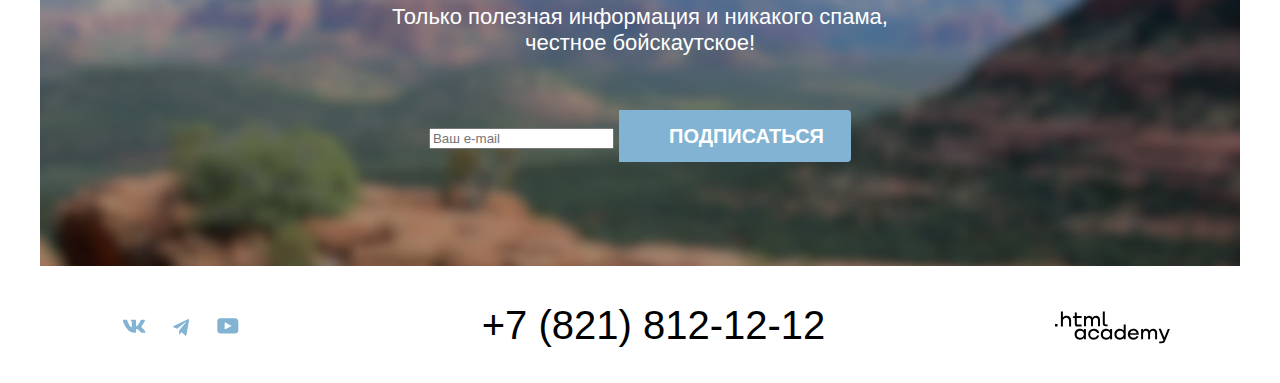
==== commit 87bf0ed4: "Добавил разметку на флексах" ====
--- a/index.html
+++ b/index.html
@@ -8,146 +8,156 @@
   </head>
 
   <body>
-    <header class="page-header">
-      <nav class="navigation">
-        <a class="navigation-link" href="index.html">
-          <img class="logo" src="images/logotype.png" width="138" height="64" alt="Логотип сайта Седона">
+    <div class="main-container">
+      <header class="page-header">
+        <nav class="navigation">
+          <a class="navigation-link" href="index.html">
+            <img class="logo" src="images/logotype.png" width="138" height="64" alt="Логотип сайта Седона">
+          </a>
+          <ul class="navigation-menu">
+            <li class="navigation-menu-item">
+              <a class="navigation-link activ-navigation" href="index.html">Главная</a>
+            </li>
+            <li class="navigation-menu-item">
+              <a class="navigation-link" href="#">О Седоне</a>
+            </li>
+            <li class="navigation-menu-item">
+              <a class="navigation-link" href="catalog.html">Гостиницы</a>
+            </li>
+          </ul>
+          <ul class="navigation-user">
+            <li class="navigation-item">
+              <a class="navigation-link-search" href="#">
+                <span class="visually-hidden">
+                  Поиск
+                </span>
+              </a>
+            </li>
+            <li class="navigation-item">
+              <a class="navigation-link-heart" href="#">
+                <span class="visually-hidden">
+                  Отелей в избранном:<span> 12</span>
+                </span>
+              </a>
+            </li>
+            <li class="navigation-item">
+              <a href="#" class="navigation-link navigation-button">
+                Хочу сюда!
+              </a>
+            </li>
+          </ul>
+        </nav>
+      </header>
+      <main class="page-main">
+        <section class="hero">
+          <h1 class="visually-hidden">Сайт города Sedona</h1>
+          <img class="main-picture" src="images/svg/welcome.svg" width="458" height="352"
+            alt="Welcome to the gorgeous - sedona. 'Because the grand canyon sucks'">
+        </section>
+        <section class="advantages">
+          <div class="advantages-description">
+            <h2 class="advantages-title-h2">Седона — небольшой городок в Аризоне,<br> заслуживающий большего!</h2>
+            <p>Рассмотрим причины, по которым Седона круче, чем Гранд-Каньон!</p>
+          </div>
+          <ul class="advantages-list">
+            <li class="advantages-item-color">
+              <img class="advantages-image" src="images/street-sedona.jpg" width="800" height="385"
+                alt="Фото улицы Седона">
+              <div class="advantages-item-box">
+                <h3 class="advantages-title-color">Небольшой городок</h3>
+                <p class="advantages-paragraph">Седона — не аттракцион для туристов, там течёт своя жизнь</p>
+              </div>
+            </li>
+            <li class="advantages-item">
+              <h3 class="title-color-h3">Небольшая площадь</h3>
+              <p class="advantages-paragraph">Все достопримечательности<br> находятся очень близко</p>
+            </li>
+            <li class="advantages-item">
+              <h3 class="title-color-h3">Красивая<br> дорога</h3>
+              <p class="advantages-paragraph">Большинство едет в Гранд<br> Каньон и толпится там</p>
+            </li>
+            <li class="advantages-item">
+              <h3 class="title-color-h3">Мало<br> туристов</h3>
+              <p class="advantages-paragraph">Ехать в Седону из Лас-Вегаса<br> совсем не скучно!</p>
+            </li>
+            <li class="advantages-item-color revers">
+              <img class="advantages-image" src="images/devil-bridge.jpg" width="800" height="385" alt="Мост дьявола">
+              <div class="advantages-item-box">
+                <h3 class="advantages-title-color">Там есть мост дьявола</h3>
+                <p class="advantages-paragraph">Да, по нему можно пройти! Если вы осмелитесь, разумеется</p>
+              </div>
+            </li>
+          </ul>
+        </section>
+        <section class="services">
+          <div class="services-description">
+            <h2 class="services-title">Приезжайте в Седону отдохнуть<br> в комфорте и уюте!</h2>
+            <p>Опытный персонал и качественное обслуживание!</p>
+          </div>
+          <ul class="services-list">
+            <li class="services-item">
+              <span class="home-icon"></span>
+              <h3 class="title-color-h3">Жилье</h3>
+              <p>Рекомендуем пожить в настоящем мотеле, всё как в кино!</p>
+            </li>
+            <li class="services-item">
+              <span class="burger-icon"></span>
+              <h3 class="title-color-h3">Еда</h3>
+              <p>Всегда заказывайте топовый фирменный бургер, вы не разочаруетесь!</p>
+            </li>
+            <li class="services-item">
+              <span class="present-icon"></span>
+              <h3 class="title-color-h3">Сувениры</h3>
+              <p>Не только китайского, но и настоящего местного производства!</p>
+            </li>
+          </ul>
+        </section>
+        <section class="reservation">
+          <h2 class="page-main-h2">Заинтересовались?</h2>
+          <p>Укажите предполагаемые даты поездки,<br> и мы покажем вам лучшие предложения гостиниц в Седоне</p>
+          <button class="button-reservation" type="button">Поиск гостиниц в Седоне</button>
+        </section>
+        <section class="newsletter">
+          <h2 class="newsletter-title">Подпишись на рассылку</h2>
+          <p>Только полезная информация и никакого спама,<br> честное бойскаутское!</p>
+          <form class="subscribe-form" action="https://echo.htmlacademy.ru/" method="post">
+            <label class="subscribe-lable">
+              <span class="visually-hidden">Введите Ваш e-mail для получения рассылки</span>
+              <input type="email" name="subscribe-email" placeholder="Ваш e-mail" required>
+            </label>
+            <button class="button-newsletter" type="submit">Подписаться</button>
+          </form>
+        </section>
+      </main>
+      <footer class="page-footer">
+        <section class="social-list-container">
+          <h2 class="visually-hidden">Социальные сети</h2>
+          <ul class="social-list">
+            <li class="social-item-vk">
+              <a class="social-link-vk" href="https://vk.com/htmlacademy">
+                <span class="visually-hidden">В контакте</span>
+              </a>
+            </li>
+            <li class="social-item-tg">
+              <a class="social-link-telegram" href="https://t.me/htmlacademy">
+                <span class="visually-hidden">Телеграм</span>
+              </a>
+            </li>
+            <li class="social-item-youtube">
+              <a class="social-link-youtube" href="https://www.youtube.com/user/htmlacademyru">
+                <span class="visually-hidden">Ютуб</span>
+              </a>
+            </li>
+          </ul>
+        </section>
+        <address class="footer-contacts">
+          <a class="footer-contacts-phone" href="tel:+78128121212">+7 (821) 812-12-12</a>
+        </address>
+        <a href="https://htmlacademy.ru/">
+          <img src="images/svg/html-academy.svg" width="115" height="33" alt="Логотип html academy">
         </a>
-        <ul class="navigation-list">
-          <li class="navigation-item">
-            <a class="navigation-link activ-navigation" href="index.html">Главная</a>
-          </li>
-          <li class="navigationt-item">
-            <a class="navigation-link" href="#">О Седоне</a>
-          </li>
-          <li class="navigation-item">
-            <a class="navigation-link" href="catalog.html">Гостиницы</a>
-          </li>
-        </ul>
-        <ul class="navigation-list navigation-user">
-          <li class="navigation-item">
-            <a class="navigation-link" href="#">
-              <span class="visually-hidden">
-                Поиск
-              </span>
-            </a>
-          </li>
-          <li class="navigation-item">
-            <a class="navigation-link" href="#">
-              <span class="visually-hidden">
-                Отелей в избранном:<span> 12</span>
-              </span>
-            </a>
-          </li>
-          <li class="navigation-item">
-            <a href="#" class="navigation-link navigation-button">
-              Хочу сюда!
-            </a>
-          </li>
-        </ul>
-      </nav>
-    </header>
-    <main class="page-main">
-      <section class="hero">
-        <h1 class="visually-hidden">Сайт города Sedona</h1>
-        <img class="main-picture" src="images/svg/welcome.svg" width="458" height="352"
-          alt="Welcome to the gorgeous - sedona. 'Because the grand canyon sucks'">
-      </section>
-      <section class="advantages">
-        <div class="advantages-description">
-          <h2>Седона — небольшой городок в Аризоне, заслуживающий большего!</h2>
-          <p>Рассмотрим причины, по которым Седона круче, чем Гранд-Каньон!</p>
-        </div>
-        <ul class="advantages-list">
-          <li class="advantages-item">
-            <img src="images/street-sedona.jpg" width="800" height="385" alt="Фото улицы Седона">
-            <h3>Небольшой городок</h3>
-            <p>Седона — не аттракцион для туристов, там течёт своя жизнь</p>
-          </li>
-          <li class="advantages-item">
-            <h3>Небольшая площадь</h3>
-            <p>Все достопримечательности находятся очень близко</p>
-          </li>
-          <li class="advantages-item">
-            <h3>Мало туристов</h3>
-            <p>Ехать в Седону из Лас-Вегаса совсем не скучно!</p>
-          </li>
-          <li class="advantages-item">
-            <h3>Красивая дорога</h3>
-            <p>Большинство едет в Гранд Каньон и толпится там</p>
-          </li>
-          <li class="advantages-item">
-            <img src="images/devil-bridge.jpg" width="800" height="385" alt="Мост дьявола">
-            <h3>Там есть мост дьявола</h3>
-            <p>Да, по нему можно пройти! Если вы осмелитесь, разумеется</p>
-          </li>
-        </ul>
-      </section>
-      <section class="services">
-        <div class="services-description">
-          <h2>Приезжайте в Седону отдохнуть в комфорте и уюте!</h2>
-          <p>Опытный персонал и качественное обслуживание!</p>
-        </div>
-        <ul class="services-list">
-          <li class="services-item">
-            <h3>Жилье</h3>
-            <p>Рекомендуем пожить в настоящем мотеле, всё как в кино!</p>
-          </li>
-          <li class="services-item">
-            <h3>Еда</h3>
-            <p>Всегда заказывайте топовый фирменный бургер, вы не разочаруетесь!</p>
-          </li>
-          <li class="services-item">
-            <h3>Сувениры</h3>
-            <p>Не только китайского, но и настоящего местного производства!</p>
-          </li>
-        </ul>
-      </section>
-      <section class="reservation">
-        <h2>Заинтересовались?</h2>
-        <p>Укажите предполагаемые даты поездки, и мы покажем вам лучшие предложения гостиниц в Седоне</p>
-        <button class="button-reservation" type="button">Поиск гостиниц в Седоне</button>
-      </section>
-      <section class="newsletter">
-        <h2>Подпишись на рассылку</h2>
-        <p>Только полезная информация и никакого спама, честное бойскаутское!</p>
-        <form class="subscribe-form" action="https://echo.htmlacademy.ru/" method="post">
-          <label>
-            <span class="visually-hidden">Введите Ваш e-mail для получения рассылки</span>
-            <input type="email" name="subscribe-email" placeholder="Ваш e-mail" required>
-          </label>
-          <button class="button-newsletter" type="submit">Подписаться</button>
-        </form>
-      </section>
-    </main>
-    <footer class="page-footer">
-      <section class="social-list-container">
-        <h2 class="visually-hidden">Социальные сети</h2>
-        <ul class="social-list">
-          <li class="social-item">
-            <a class="social-link social-link-vk" href="https://vk.com/htmlacademy">
-              <span class="visually-hidden">В контакте</span>
-            </a>
-          </li>
-          <li class="social-item">
-            <a class="social-link social-link-telegram" href="https://t.me/htmlacademy">
-              <span class="visually-hidden">Телеграм</span>
-            </a>
-          </li>
-          <li class="social-item">
-            <a class="social-link social-link-youtube" href="https://www.youtube.com/user/htmlacademyru">
-              <span class="visually-hidden">Ютуб</span>
-            </a>
-          </li>
-        </ul>
-      </section>
-      <address class="footer-contacts">
-        <a class="footer-contacts-phone" href="tel:+78128121212">+7 (821) 812-12-12</a>
-      </address>
-      <a href="https://htmlacademy.ru/">
-        <img src="images/svg/html-academy.svg" width="115" height="33" alt="Логотип html academy">
-      </a>
-    </footer>
+      </footer>
+    </div>
   </body>
 
 </html>
--- a/styles/styles.css
+++ b/styles/styles.css
@@ -14,15 +14,27 @@
   font-display: swap;
 }
 
+html{
+  height: 100%;
+}
+
 body{
   font-family: "PT Sans", sans-serif;
   font-size: 18px;
   line-height: 21px;
-  color: rgba(51, 51, 51, 1);
-  background-color: rgba(255, 255, 255, 1);
-}
-
-/*
+  color:#333333;
+  background-color: #FFFFFF;
+  margin: 0;
+  display: flex;
+  flex-direction: column;
+}
+
+.main-container{
+  width: 1200px;
+  margin: 0 auto;
+}
+
+
 .visually-hidden {
   position: absolute;
   width: 1px;
@@ -35,11 +47,59 @@
   clip: rect(0 0 0 0);
   overflow: hidden;
 }
-*/
+
 
 /*Шапка*/
 .page-header{
-  color: rgba(0, 0, 0, 1);
+  color:#000000;
+}
+
+.navigation-menu{
+  width: 339px;
+  display: flex;
+  margin: 0;
+  padding: 0;
+  list-style: none;
+  margin-right: auto;
+}
+
+.navigation-user{
+
+  display: flex;
+  margin: 0;
+  padding: 0;
+  list-style: none;
+}
+
+.navigation-link-search{
+  content: url("../images/svg/search.svg");
+  margin-right: 24px;
+}
+
+.navigation-link-heart{
+  content: url("../images/svg/heart.svg");
+  margin-right: 33px;
+}
+
+.logo{
+  margin-right: 28px;
+}
+
+.navigation{
+  display: flex;
+  margin: 0 70px;
+  align-items: center;
+}
+
+.navigation-menu-item{
+  margin: 20px 16px;
+}
+
+.navigation-button.navigation-link{
+  background-color: #756157;
+  color: #FFFFFF;
+  padding: 8px 34px;
+  border-radius: 4px;
 }
 
 .navigation-link{
@@ -59,45 +119,203 @@
 
 /*Блок hero*/
 .hero{
-  background-image: url("../images/background/hero-background.jpg");
-  background-size: 100% auto;
+  background-image: url(../images/svg/collar.svg),url("../images/background/hero-background.jpg");
+  background-size: 100%, cover;
   background-repeat: no-repeat;
+  background-color: #98FB98	;
+  background-position: bottom;
+  margin-bottom: 69px;
+}
+
+.main-picture{
+  margin-top: 51px;
+  margin-bottom: 81px;
 }
 
 /*main для всего тела документа*/
 .page-main{
   text-align: center; /*весь текст в этом блоке равняется по центру*/
-}
-
-.page-main h2{
+  flex-grow: 1;
+}
+
+.page-main-h2{
   font-size: 30px;
   line-height: 36px;
   text-transform: uppercase;
-}
-
-.page-main h3{
+  color: #000000;
+}
+
+.title-color-h3{
   font-size: 24px;
   line-height: 28px;
   text-transform: uppercase;
+  color: #000000;
+  margin: 0;
 }
 
 /*Блок advantages*/
+
+.advantages-item .title-color-h3{
+  margin-bottom: 62px;
+}
+
+.advantages{
+  margin-bottom: 64px;
+}
+
+.advantages-title-color{
+  margin: 0;
+  margin-bottom: 62px;
+}
+
+.advantages-image{
+  display: block;
+  width: 800px;
+  height: auto;
+}
+
+.advantages-paragraph{
+  margin: 0;
+}
+
+.advantages-item{
+  width: 400px;
+  box-sizing:border-box;
+  padding: 113px 85px;
+}
+
+.advantages-item-box{
+  width: 400px;
+  box-sizing:border-box;
+  padding: 102px 85px;
+}
+
+.advantages-item:nth-child(2n){
+  background-color: #83B3D31F;
+}
+
+.advantages-item:nth-child(3n){
+  background-color: #83B3D333;
+}
+
+.advantages-description{
+  margin-bottom: 69px;
+}
 
 .advantages-description p{
   font-size: 22px;
   line-height: 26px;
+  margin: 0;
+}
+
+.advantages-title-h2{
+  margin: 0;
+  font-size: 30px;
+  line-height: 36px;
+  text-transform: uppercase;
+  color: #000000;
+  margin-bottom: 25px;
+}
+
+.advantages-list{
+  margin: 0;
+  padding: 0;
+  list-style: none;
+  display: flex;
+  flex-wrap: wrap;
+}
+
+.advantages-item-color{
+  background-color: #82B3D3;
+  color: #FFFFFF;
+  display: flex;
+}
+
+.advantages-title-color{
+  color: #FFFFFF;
+  font-size: 24px;
+  line-height: 28px;
+  text-transform: uppercase;
+}
+
+.revers{
+  flex-direction: row-reverse;
 }
 
 /*Блок services*/
+
+.services{
+  margin-bottom: 96px;
+}
+
+.services-title{
+  margin: 0;
+  font-size: 30px;
+  line-height: 36px;
+  text-transform: uppercase;
+  color: #000000;
+  margin-bottom: 20px;
+}
+.services-description{
+  margin-bottom: 64px;
+}
+
 .services-description p{
   font-size: 22px;
   line-height: 26px;
+  margin: 0;
+}
+
+.services-list .title-color-h3{
+  margin: 0;
+  margin-bottom: 30px;
+}
+
+.services-list p{
+  margin: 0;
+}
+
+.services-list{
+  margin: 0;
+  padding: 0;
+  list-style: none;
+  display: flex;
+}
+
+.services-item{
+  padding: 81px 85px;
+}
+
+.services-item:nth-child(2n+1){
+  background-color: #83B3D31F;
+}
+
+.home-icon{
+  content: url(../images/svg/home.svg);
+  margin-bottom: 30px;
+}
+
+.burger-icon{
+  content: url(../images/svg/burger.svg);
+  margin-bottom: 30px;
+}
+
+.present-icon{
+  content: url(../images/svg/present.svg);
+  margin-bottom: 30px;
 }
 
 /*Блок reservation*/
+
+.reservation{
+  margin-bottom: 96px;
+}
+
 .reservation p{
   font-size: 22px;
   line-height: 26px;
+  margin: 0;
+  margin-bottom: 54px;
 }
 
 .button-reservation{
@@ -105,18 +323,41 @@
   font-weight: 700;
   text-transform: uppercase;
   font-family: "PT Sans", sans-serif;
+  padding: 8px 50px;
+  background-color: #756157;
+  color: #FFFFFF;
+  border-radius: 4px;
+}
+
+.reservation .page-main-h2{
+  margin: 0;
+  margin-bottom: 20px;
 }
 
 /*Блок newsletter*/
 .newsletter{
   background-image: url("../images/background/subscribe-background.jpg");
   background-repeat: no-repeat;
-  background-size: 100% auto;
+  background-size: cover;
+  background-color: #FA8072	;
+  color: #FFFFFF;
+}
+
+.newsletter-title{
+  margin: 0;
+  color: #FFFFFF;
+  font-size: 30px;
+  line-height: 36px;
+  text-transform: uppercase;
+  padding-top: 96px;
+  margin-bottom: 20px;
 }
 
 .newsletter p{
   font-size: 22px;
   line-height: 26px;
+  margin: 0;
+  margin-bottom: 54px;
 }
 
 .button-newsletter{
@@ -124,24 +365,106 @@
   text-transform: uppercase;
   font-weight: 700;
   font-family: "PT Sans", sans-serif;
+  color: #FFFFFF;
+  background-color: #82B3D3;
+  border: 0;
+  width: 232px;
+  height: 52px;
+  padding: 8px 50px 8px 50px;
+  border-radius: 0 4px 4px 0;
+  margin-bottom: 104px;
+
 }
 
 /*Подвал сайта*/
 .footer-contacts-phone{
   text-decoration: none;
-  color: rgba(0, 0, 0, 1);
+  color: #000000;
   font-family: "PT Sans", sans-serif;
   font-size: 40px;
   font-style: normal;
 }
 
+.page-footer{
+  margin: 40px 70px 30px;
+  display: flex;
+  align-items: center;
+  justify-content: space-between;
+}
+
+.social-list{
+  margin: 0;
+  padding: 0;
+  display: flex;
+  list-style: none;
+}
+
+.social-link-telegram{
+  content: url(../images/svg/social-telegram.svg);
+  background-repeat: no-repeat;
+  width: 16px;
+  height: 18px;
+  padding: 12px 15px;
+}
+
+.social-link-vk{
+  content: url(../images/svg/social-vk.svg);
+  background-repeat: no-repeat;
+  width: 24px;
+  height: 14px;
+  padding: 13px 12px;
+}
+
+.social-link-youtube{
+  content: url(../images/svg/social-youtube.svg);
+  background-repeat: no-repeat;
+  width: 22px;
+  height: 16px;
+  padding: 12px 13px;
+}
+
 
 /*Каталог*/
+
+.filter-container-style{
+  margin-left: 70px;
+  margin-right: 70px;
+  margin-bottom: 156px;
+}
+
+/*header-inner контайнер*/
+
+.header-inner-title{
+  margin: 0;
+  margin-bottom: 8px;
+}
+
+.block-catalog-filter{
+  display: flex;
+}
+
+.breadcrumbs-item{
+  margin-bottom: 40px;
+}
+
+.breadcrumbs{
+  margin: 0;
+  padding: 0;
+  display: flex;
+  list-style: none;
+}
+
+.catalog-filter-list{
+  list-style: none;
+}
+
 .filter-container{
   background-image: url("../images/background/filter-background.jpg");
   background-repeat: no-repeat;
-  background-size: 100% auto;
-  color: rgba(255, 255, 255, 1);
+  background-size: cover;
+  color: #FFFFFF;
+  background-color: #FA8072	;
+  padding: 35px 70px 70px 70px;
 }
 
 .header-inner h1{
@@ -164,10 +487,11 @@
   line-height: 21px;
 }
 
+
 /*Список карточек*/
 .catalog-list-title{
   text-decoration: none;
-  color: rgba(0, 0, 0, 1);
+  color: #000000;
   font-size: 24px;
 }
 
@@ -184,28 +508,68 @@
   font-size: 16px;
 }
 
+.catalog-list{
+  display: flex;
+  margin: 0;
+  padding: 0;
+  list-style: none;
+  gap: 20px;
+  flex-wrap: wrap;
+}
+
+.catalog-list-item{
+  padding: 20px;
+}
+
 /*пагинация*/
 .pagination-link{
   text-decoration: none;
-
-}
+  background-color: #82B3D3;
+  color: #FFFFFF;
+  border-radius: 4px;
+  display: flex;
+  justify-content: center;
+  align-items: center;
+  width: 60px;
+  height: 60px;
+  max-width: 60px;
+  max-height: 60px;
+}
+
+.pagination-ellipsis{
+  padding: 11px 25px;
+  align-self:flex-end;
+}
+
+.pagination-current{
+  background-color: #F2F2F2;
+  color: #000000;
+}
+
+.pagination{
+  list-style: none;
+  margin: 0;
+  padding: 0;
+  display: flex;
+  gap: 8px;
+  margin-bottom: 60px;
+}
+
 /*Блок newsletter-inner*/
 .newsletter-inner{
   text-align: center;
 }
 
-.newsletter-inner h2{
+.newsletter-inner-title{
+  margin: 0;
   font-size: 30px;
-}
-
-.newsletter-inner p{
+  text-transform: uppercase;
+  margin-bottom: 20px;
+}
+
+.newsletter-inner-paragraph{
   font-size: 22px;
   line-height: 26px;
-}
-
-.button-subscribe{
-  font-size: 20px;
-  font-weight: 700;
-  text-transform: uppercase;
-  font-family: "PT Sans", sans-serif;
-}
+  margin: 0;
+  margin-bottom: 54px;
+}
